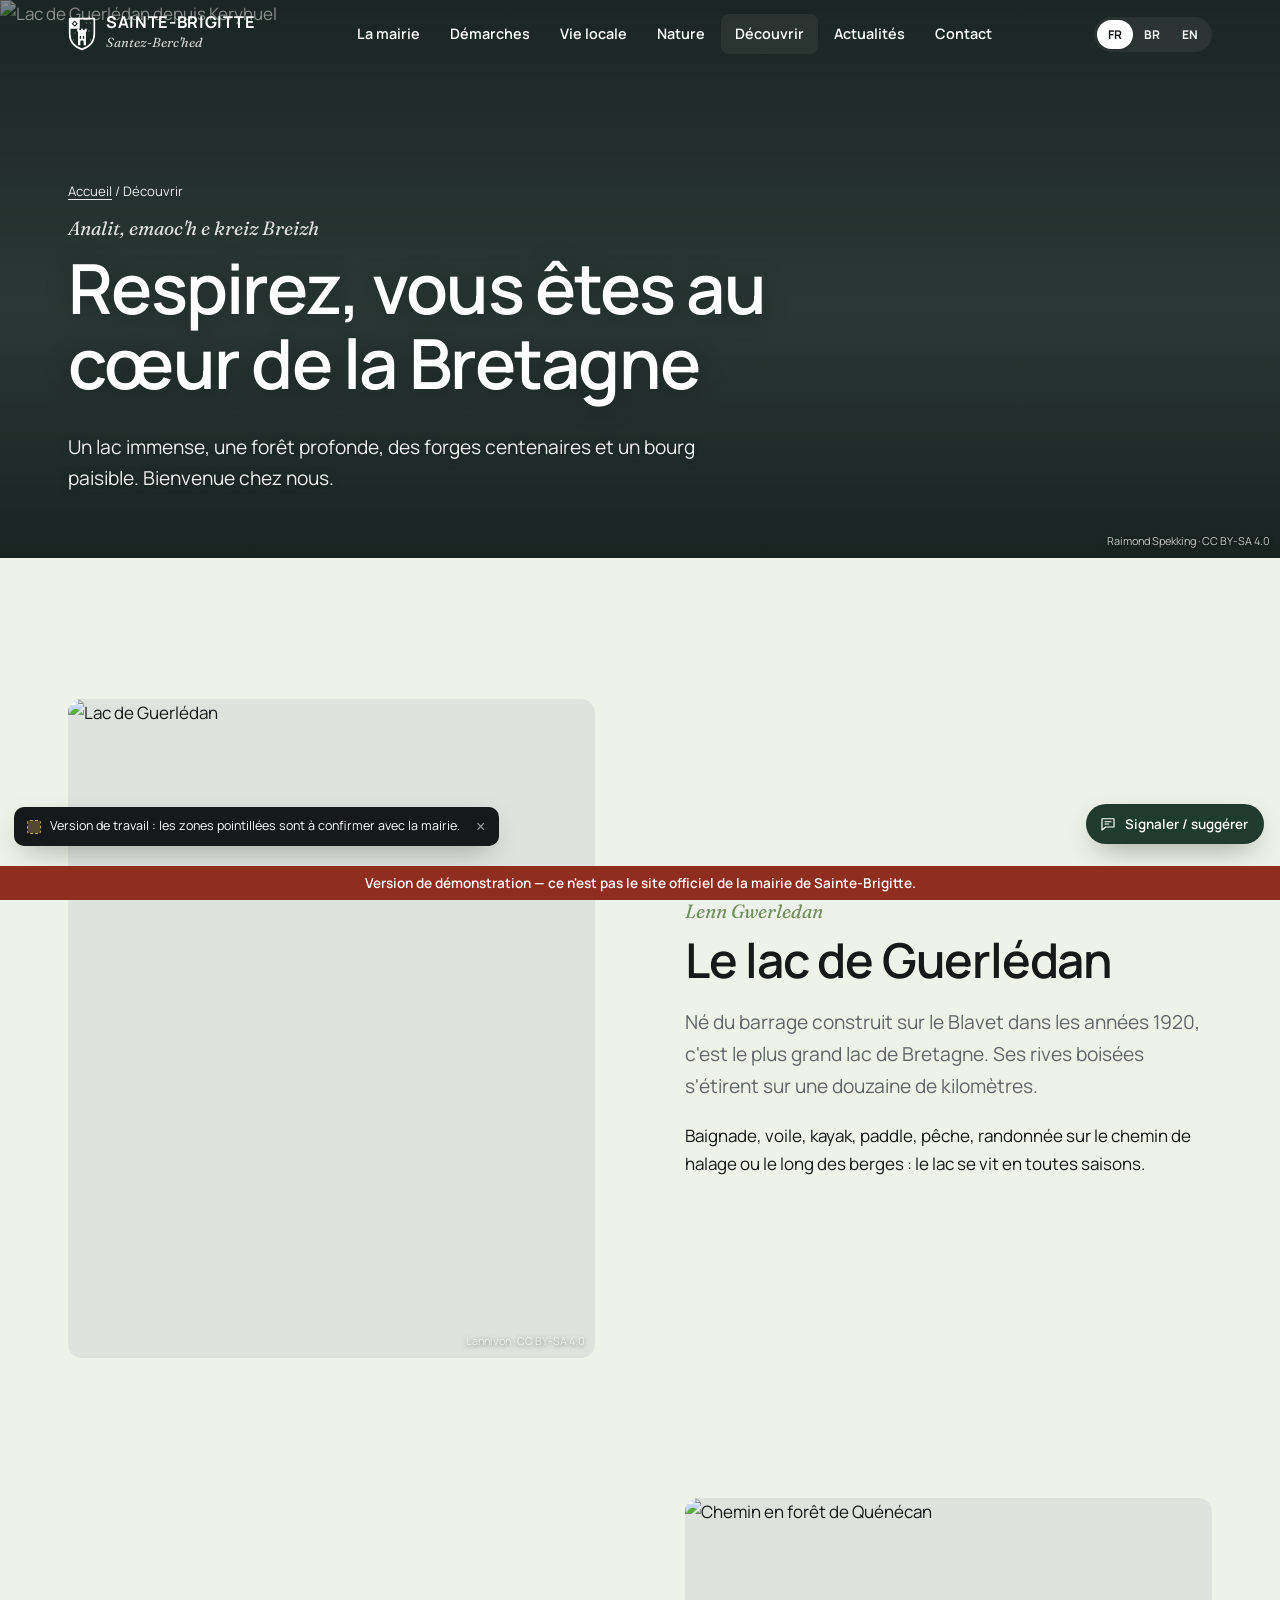
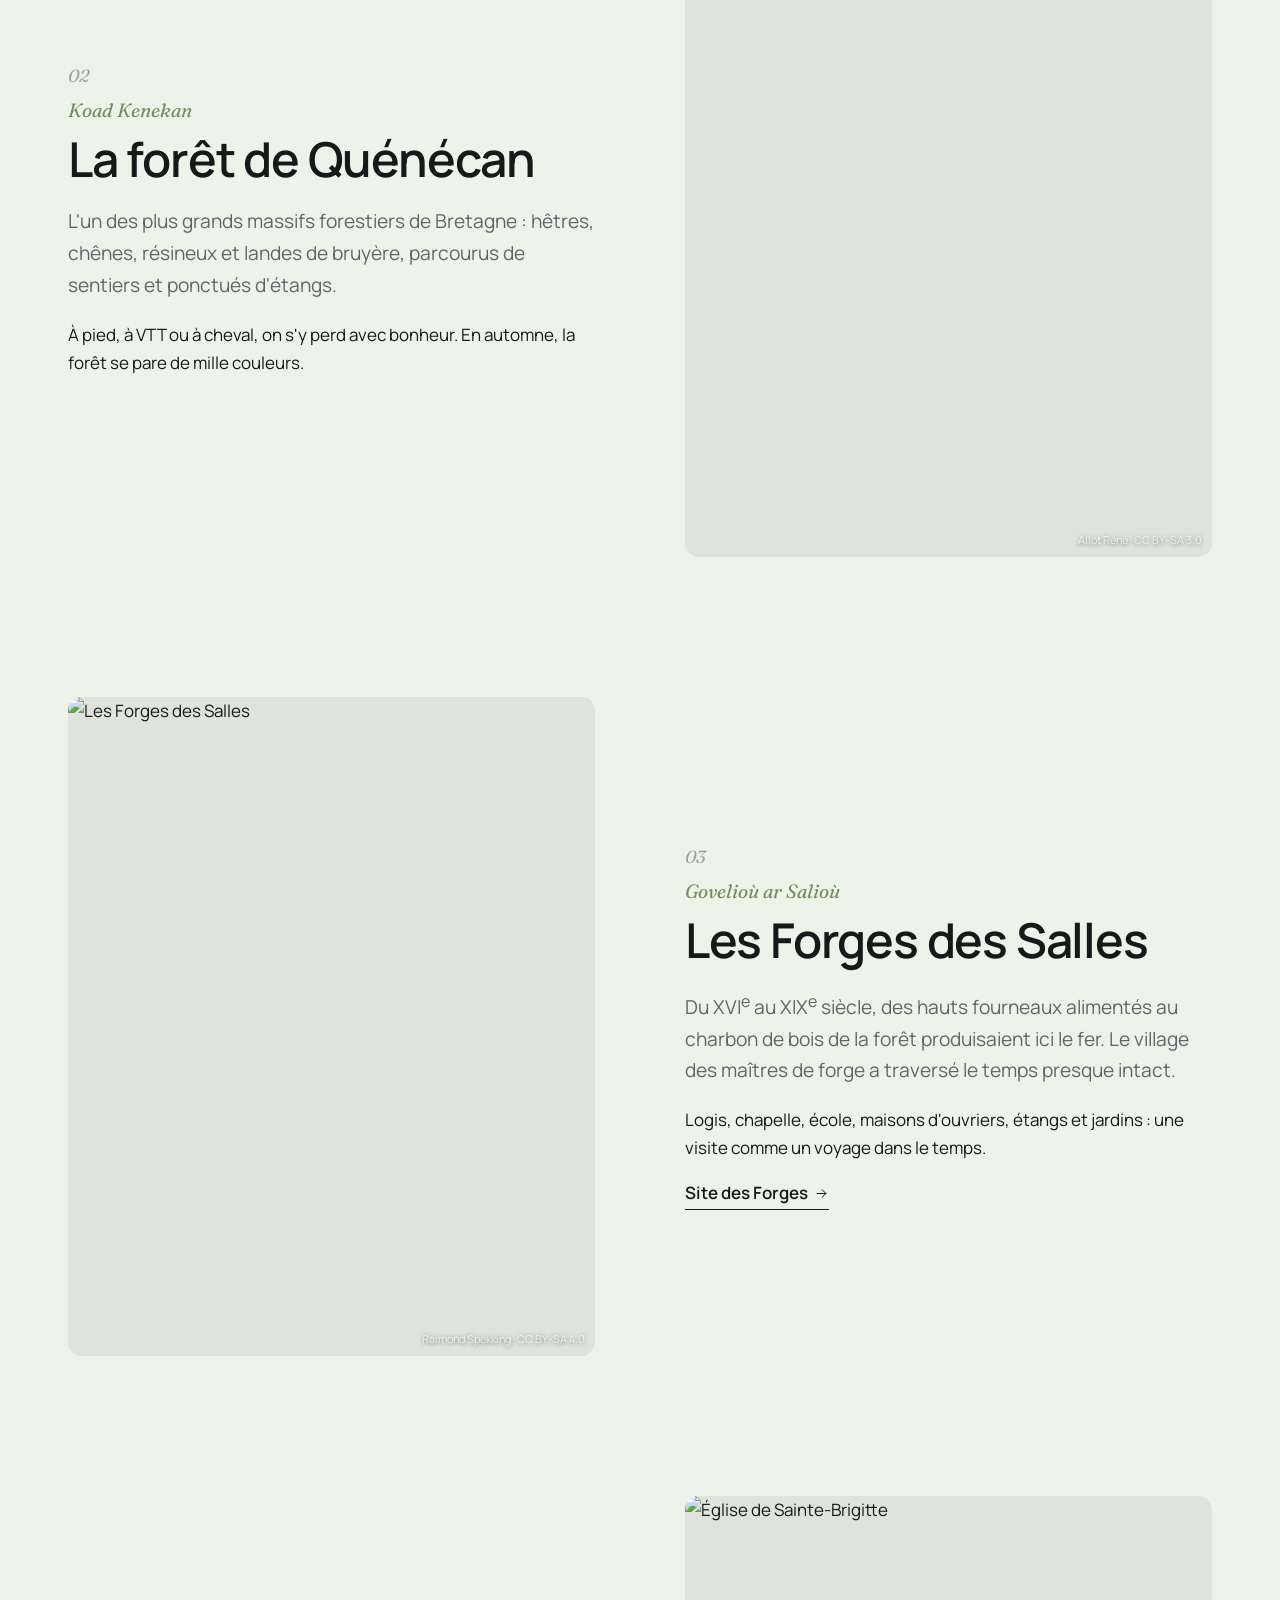
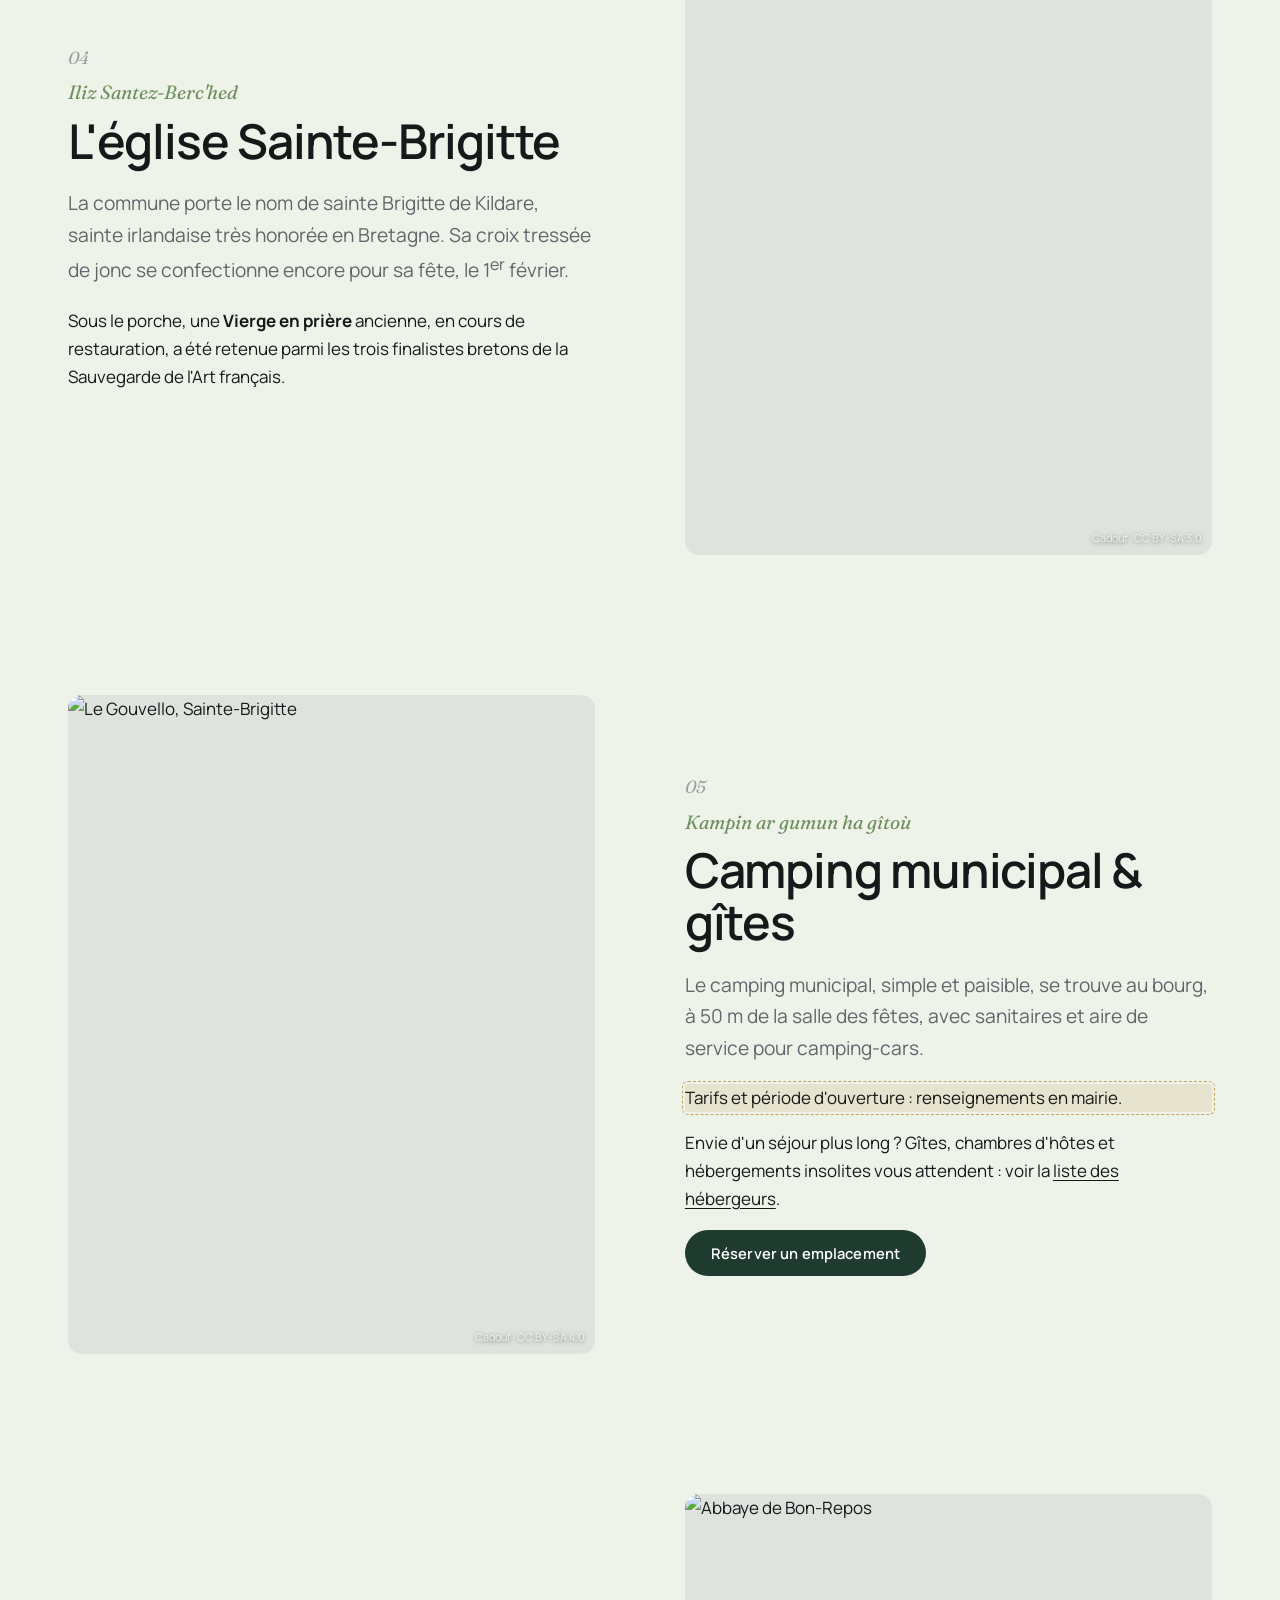
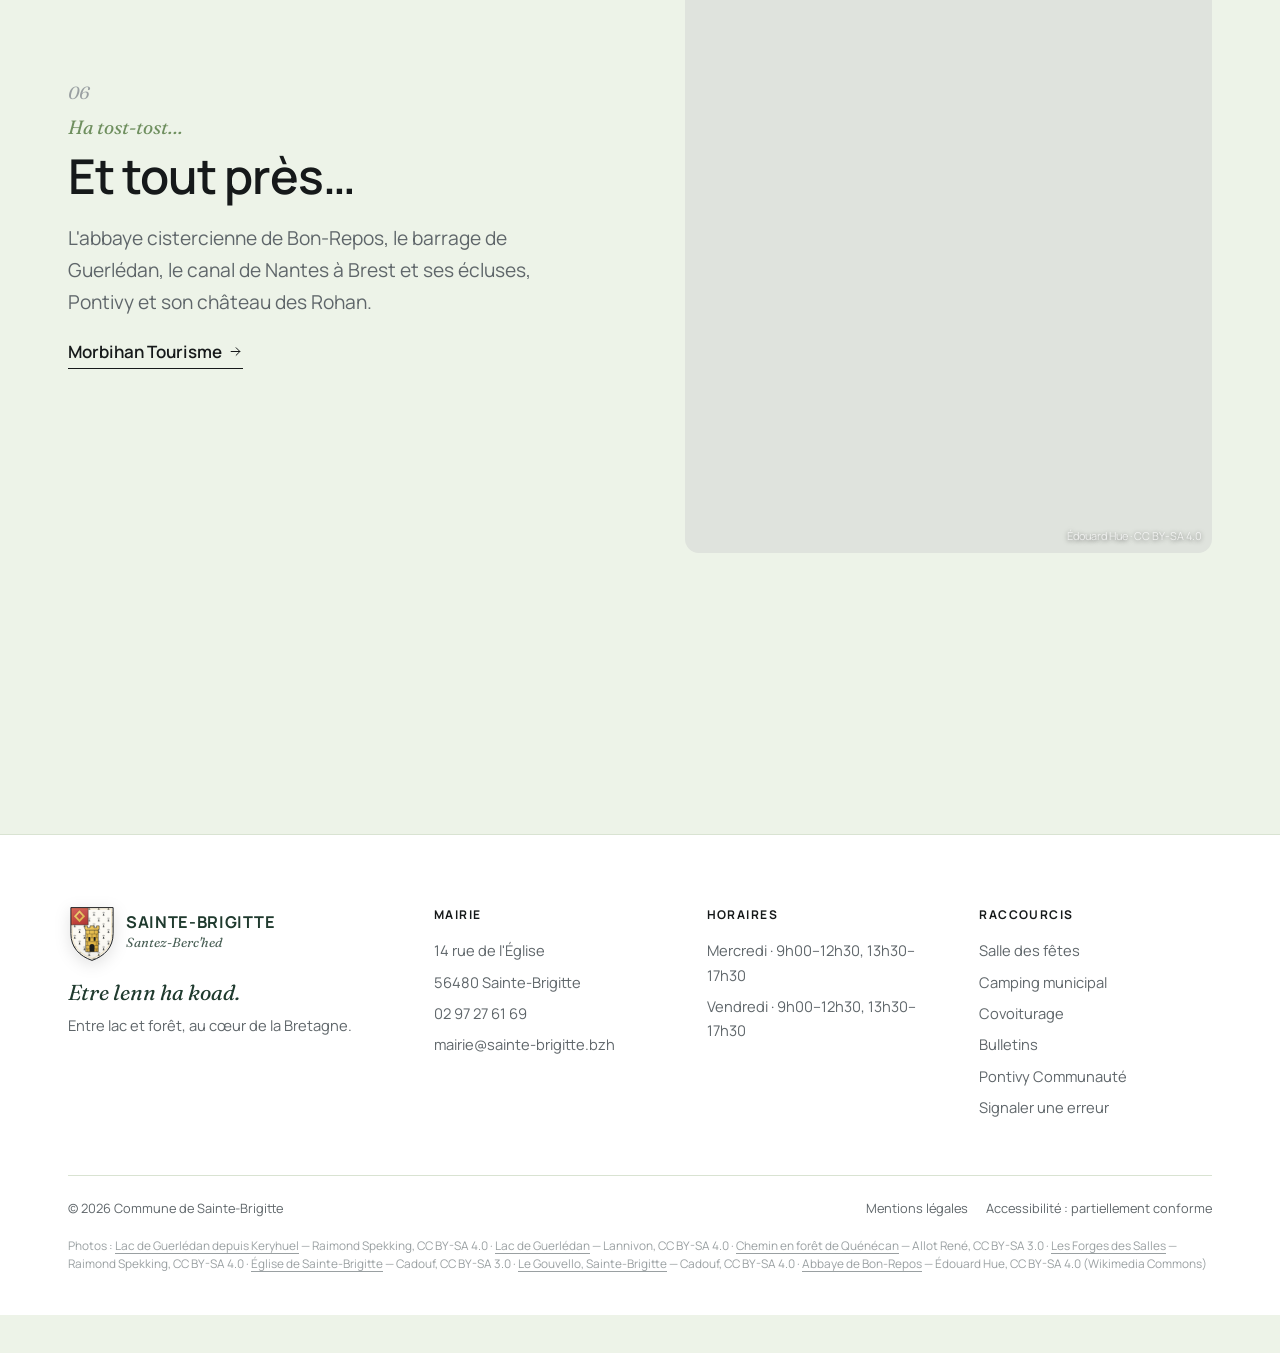
==== decouvrir.html @ ac1be928 "Première version du site de démonstration de Sainte-Brigitte Site statique (accueil, mairie, démarch" ====
<!doctype html>
<html lang="fr">
<head>
  <meta charset="utf-8">
  <meta name="viewport" content="width=device-width, initial-scale=1">
  <title>Découvrir — Sainte-Brigitte</title>
  <meta name="titre-br" content="Dizoleiñ — Santez-Berc'hed">
  <meta name="description" content="Lac de Guerlédan, forêt de Quénécan, Forges des Salles, église Sainte-Brigitte, camping municipal et gîtes : découvrez Sainte-Brigitte.">
  <meta name="robots" content="noindex, nofollow"><!-- version de démonstration : à retirer à la mise en ligne officielle -->
  <meta name="theme-color" content="#1f3a2e">
  <link rel="icon" href="assets/img/favicon.svg" type="image/svg+xml">
  <link rel="preconnect" href="https://fonts.googleapis.com">
  <link rel="preconnect" href="https://fonts.gstatic.com" crossorigin>
  <link href="https://fonts.googleapis.com/css2?family=Fraunces:ital,opsz,wght@1,9..144,300..500&family=Manrope:wght@400;500;600;700&display=swap" rel="stylesheet">
  <link rel="stylesheet" href="assets/css/style.css">
</head>
<body>

<main id="contenu">
  <header class="tete-page">
    <div class="photo-fond" data-rendu="photo" data-photo="keryhuel" data-largeur="1920" data-prioritaire></div>
    <div class="tete-page__contenu conteneur apparait">
      <p class="fil"><a href="index.html" data-br="Degemer">Accueil</a> / <span data-br="Dizoleiñ">Découvrir</span></p>
      <h1 data-br="Analit, emaoc'h e kreiz Breizh">Respirez, vous êtes au cœur de la Bretagne</h1>
      <p class="chapeau" data-br="Ul lenn divent, ur c'hoad don, govelioù kantvedek hag ur vourc'h sioul. Degemer mat er gêr !">Un lac immense, une forêt profonde, des forges centenaires et un bourg paisible. Bienvenue chez nous.</p>
    </div>
  </header>

  <section class="section">
    <div class="conteneur">

      <article class="recit-lieu duo" id="lac">
        <div class="duo__photo revele" data-rendu="photo" data-photo="lac2015"></div>
        <div class="revele" style="--delai:.1s">
          <div class="recit-lieu__num">01</div>
          <h2 data-br="Lenn Gwerledan">Le lac de Guerlédan</h2>
          <p class="chapeau" data-br="Ganet eus ar chaoser savet war ar Blavezh er bloavezhioù 1920, eo al lenn brasañ e Breizh. E aodoù koadek a astenn war un dousennad kilometroù bennak.">Né du barrage construit sur le Blavet dans les années 1920, c'est le plus grand lac de Bretagne. Ses rives boisées s'étirent sur une douzaine de kilomètres.</p>
          <p data-br="Kouronkañ, bageal, kaiak, paddle, pesketa, kerzhadennoù war an hent-halañ pe a-hed an aodoù : bevet e vez al lenn e pep koulz.">Baignade, voile, kayak, paddle, pêche, randonnée sur le chemin de halage ou le long des berges : le lac se vit en toutes saisons.</p>
        </div>
      </article>

      <article class="recit-lieu duo duo--inverse" id="foret">
        <div class="duo__photo revele" data-rendu="photo" data-photo="foret1"></div>
        <div class="revele" style="--delai:.1s">
          <div class="recit-lieu__num">02</div>
          <h2 data-br="Koad Kenekan">La forêt de Quénécan</h2>
          <p class="chapeau" data-br="Unan eus koadoù brasañ Breizh : fav, dero, gwez-pin ha lanneier brug, treuzet gant hentoù-bale ha stankoù.">L'un des plus grands massifs forestiers de Bretagne : hêtres, chênes, résineux et landes de bruyère, parcourus de sentiers et ponctués d'étangs.</p>
          <p data-br="War droad, war VTT pe war varc'h, e vez kollet enni gant plijadur. En diskar-amzer e wisk ar c'hoad mil liv.">À pied, à VTT ou à cheval, on s'y perd avec bonheur. En automne, la forêt se pare de mille couleurs.</p>
        </div>
      </article>

      <article class="recit-lieu duo" id="forges">
        <div class="duo__photo revele" data-rendu="photo" data-photo="forges1"></div>
        <div class="revele" style="--delai:.1s">
          <div class="recit-lieu__num">03</div>
          <h2 data-br="Govelioù ar Salioù">Les Forges des Salles</h2>
          <p class="chapeau" data-br="Eus ar XVIvet betek an XIXvet kantved e veze produet houarn amañ gant fornioù-tan bras, bevet gant glaou-koad ar forest. Kêriadenn ar vistri-govelerien a zo chomet hogos evel m'emañ.">Du XVI<sup>e</sup> au XIX<sup>e</sup> siècle, des hauts fourneaux alimentés au charbon de bois de la forêt produisaient ici le fer. Le village des maîtres de forge a traversé le temps presque intact.</p>
          <p data-br="Maner, chapel, skol, tiez al labourerien, stankoù ha liorzhoù : ur weladenn evel ur veaj en amzer.">Logis, chapelle, école, maisons d'ouvriers, étangs et jardins : une visite comme un voyage dans le temps.</p>
          <a class="lien-fleche" href="https://www.lesforgesdessalles.fr" rel="noopener"><span data-br="Lec'hienn ar Govelioù">Site des Forges</span> <span data-icone="fleche"></span></a>
        </div>
      </article>

      <article class="recit-lieu duo duo--inverse" id="eglise">
        <div class="duo__photo revele" data-rendu="photo" data-photo="eglise"></div>
        <div class="revele" style="--delai:.1s">
          <div class="recit-lieu__num">04</div>
          <h2 data-br="Iliz Santez-Berc'hed">L'église Sainte-Brigitte</h2>
          <p class="chapeau" data-br="Anv santez Berc'hed Kildare, santez iwerzhonat enoret-bras e Breizh, a zo gant ar gumun. He c'hroaz plezhet e broenn a vez graet c'hoazh evit gouel santez Berc'hed, d'ar 1añ a viz C'hwevrer.">La commune porte le nom de sainte Brigitte de Kildare, sainte irlandaise très honorée en Bretagne. Sa croix tressée de jonc se confectionne encore pour sa fête, le 1<sup>er</sup> février.</p>
          <p data-br="Dindan ar porched, ur <strong>Werc'hez o pediñ</strong> kozh, o vezañ adkempennet, a zo bet dibabet e-touez an tri zremenour diwezhañ e Breizh gant ar Sauvegarde de l'Art français.">Sous le porche, une <strong>Vierge en prière</strong> ancienne, en cours de restauration, a été retenue parmi les trois finalistes bretons de la Sauvegarde de l'Art français.</p>
        </div>
      </article>

      <article class="recit-lieu duo" id="camping">
        <div class="duo__photo revele" data-rendu="photo" data-photo="gouvello"></div>
        <div class="revele" style="--delai:.1s">
          <div class="recit-lieu__num">05</div>
          <h2 data-br="Kampin ar gumun ha gîtoù">Camping municipal &amp; gîtes</h2>
          <p class="chapeau" data-br="Kampin ar gumun, eeun ha peoc'hus, a zo er vourc'h, 50 m diouzh sal ar gouelioù, gant kambroù-dour hag ul lec'h servij evit ar c'hirri-kampiñ.">Le camping municipal, simple et paisible, se trouve au bourg, à 50 m de la salle des fêtes, avec sanitaires et aire de service pour camping-cars.</p>
          <p class="a-confirmer" data-note="Envoyer les tarifs camping actuels" data-br="Prizioù ha mare digeriñ : titouroù en ti-kêr.">Tarifs et période d'ouverture : renseignements en mairie.</p>
          <p data-br="C'hoant ur chomadenn hiroc'h ? Gîtoù, kambroù-ostiz ha lojeizioù dibar a c'hortoz ac'hanoc'h : sellit ouzh <a href='vie-locale.html#professionnels'>roll an degemererien</a>.">Envie d'un séjour plus long ? Gîtes, chambres d'hôtes et hébergements insolites vous attendent : voir la <a href="vie-locale.html#professionnels">liste des hébergeurs</a>.</p>
          <a class="bouton bouton--vert" href="contact.html?sujet=camping" data-br="Mirout ul lec'h">Réserver un emplacement</a>
        </div>
      </article>

      <article class="recit-lieu duo duo--inverse">
        <div class="duo__photo revele" data-rendu="photo" data-photo="bonrepos"></div>
        <div class="revele" style="--delai:.1s">
          <div class="recit-lieu__num">06</div>
          <h2 data-br="Ha tost-tost…">Et tout près…</h2>
          <p class="chapeau" data-br="Abati sistersian Bon-Repos, chaoser Gwerledan, kanol Naoned-Brest hag e skluzioù, Pondi hag he c'hastell Rohan.">L'abbaye cistercienne de Bon-Repos, le barrage de Guerlédan, le canal de Nantes à Brest et ses écluses, Pontivy et son château des Rohan.</p>
          <a class="lien-fleche" href="https://www.morbihan.com" rel="noopener"><span>Morbihan Tourisme</span> <span data-icone="fleche"></span></a>
        </div>
      </article>

    </div>
  </section>
</main>

<script src="contenu/donnees.js"></script>
<script src="contenu/lieux.js"></script>
<script src="contenu/photos.js"></script>
<script src="contenu/anglais.js"></script>
<script src="assets/js/demarrage.js"></script>
</body>
</html>
---- assets/css/style.css ----
/* =====================================================================
   Sainte-Brigitte — feuille de style (version 2 : épurée, nature)
   Esprit : grandes photos, beaucoup d'air, peu de couleurs.
   Le français en lettres nettes, le breton en italique à empattements.
   ===================================================================== */

:root {
  --fond: #edf3e8;
  --blanc: #ffffff;
  --texte: #16191a;
  --gris: #5f666a;
  --gris-clair: #9aa0a2;
  --trait: #d9e3d2;
  --vert: #1f3a2e;
  --mousse: #6f8f5f;
  --lac: #2b5f6a;
  --or: #c8a35a;

  --sans: "Manrope", "Segoe UI", system-ui, sans-serif;
  --serif: "Fraunces", Georgia, serif;

  --rayon: 14px;
  --largeur: 1240px;
  --gouttiere: clamp(16px, 4vw, 48px);
  --doux: cubic-bezier(.22, .8, .24, 1);
}

*, *::before, *::after { box-sizing: border-box; }
[hidden] { display: none !important; }
html { scroll-behavior: smooth; -webkit-text-size-adjust: 100%; }
body {
  margin: 0; background: var(--fond); color: var(--texte);
  font-family: var(--sans); font-size: 17px; line-height: 1.65;
  -webkit-font-smoothing: antialiased; overflow-x: hidden;
}
img { max-width: 100%; display: block; }
svg { display: block; }
a { color: inherit; text-underline-offset: 3px; }
h1, h2, h3 { font-weight: 600; letter-spacing: -.025em; line-height: 1.08; margin: 0 0 .45em; }
h1 { font-size: clamp(2.6rem, 6.4vw, 5.2rem); }
h2 { font-size: clamp(1.9rem, 3.8vw, 3rem); }
h3 { font-size: clamp(1.15rem, 1.7vw, 1.35rem); letter-spacing: -.01em; }
p { margin: 0 0 1em; }
:focus-visible { outline: 2px solid var(--lac); outline-offset: 3px; border-radius: 4px; }
::selection { background: var(--vert); color: #fff; }
.sr { position: absolute; width: 1px; height: 1px; overflow: hidden; clip: rect(0 0 0 0); white-space: nowrap; }

.lien-evitement { position: absolute; left: 12px; top: -60px; z-index: 300; background: var(--texte); color: #fff; padding: 10px 16px; border-radius: 8px; }
.lien-evitement:focus { top: 12px; }

.conteneur { width: 100%; max-width: var(--largeur); margin: 0 auto; padding: 0 var(--gouttiere); }
.section { padding: clamp(80px, 11vw, 150px) 0; }
.section--serre { padding: clamp(50px, 7vw, 90px) 0; }
.centre { text-align: center; }
.centre .chapeau { margin-left: auto; margin-right: auto; }
.chapeau { font-size: clamp(1.05rem, 1.5vw, 1.22rem); color: var(--gris); max-width: 58ch; }
.petit { font-size: .85rem; color: var(--gris); }

/* ---------- Le breton : ligne en italique au-dessus des titres ---------- */
.bi__autre {
  display: block; font-family: var(--serif); font-style: italic; font-weight: 400;
  font-size: clamp(1rem, 1.5vw, 1.2rem); letter-spacing: 0; color: var(--mousse);
  margin-bottom: 10px; line-height: 1.3;
}
.sombre .bi__autre, .panneau .bi__autre, .heros .bi__autre, .tete-page .bi__autre { color: rgba(255, 255, 255, .85); }
h1 + .bi__autre, h2 + .bi__autre { display: none; }

/* ---------- Boutons (pilules sobres) ---------- */
.bouton {
  display: inline-flex; align-items: center; justify-content: center; gap: 8px;
  min-width: 200px; padding: 13px 26px; border-radius: 999px; border: 0; cursor: pointer;
  font: 600 .92rem var(--sans); text-decoration: none; letter-spacing: .01em;
  background: var(--texte); color: #fff; transition: background .3s, color .3s, transform .3s var(--doux);
}
.bouton:hover { transform: translateY(-1px); }
.bouton svg { width: 16px; height: 16px; }
.bouton--clair { background: rgba(255, 255, 255, .92); color: var(--texte); }
.bouton--clair:hover { background: #fff; }
.bouton--verre { background: rgba(20, 24, 26, .55); color: #fff; backdrop-filter: blur(10px); -webkit-backdrop-filter: blur(10px); }
.bouton--verre:hover { background: rgba(20, 24, 26, .75); }
.bouton--vert { background: var(--vert); }
.bouton--contour { background: transparent; color: var(--texte); box-shadow: inset 0 0 0 1.5px var(--texte); }
.bouton--contour:hover { background: var(--texte); color: #fff; }
.boutons { display: flex; flex-wrap: wrap; gap: 12px; }
.centre .boutons { justify-content: center; }
.lien-fleche { display: inline-flex; align-items: center; gap: 6px; font-weight: 600; text-decoration: none; border-bottom: 1.5px solid currentColor; padding-bottom: 2px; }
.lien-fleche svg { width: 15px; height: 15px; transition: transform .3s var(--doux); }
.lien-fleche:hover svg { transform: translateX(4px); }

/* ---------- En-tête ---------- */
.entete {
  position: fixed; inset: 0 0 auto; z-index: 100; color: #fff;
  transition: background .35s, color .35s, transform .45s var(--doux), box-shadow .35s;
}
.entete .conteneur { display: flex; align-items: center; justify-content: space-between; gap: 20px; height: 68px; }
.entete--solide, .page-claire .entete { background: rgba(237, 243, 232, .94); color: var(--texte); backdrop-filter: blur(14px); -webkit-backdrop-filter: blur(14px); box-shadow: 0 1px 0 var(--trait); }
.entete--cache { transform: translateY(-100%); }
.marque { display: flex; align-items: center; gap: 10px; text-decoration: none; }
.marque svg { width: 28px; height: 34px; flex: none; }
.marque--blason img { width: 48px; height: 58px; flex: none; filter: drop-shadow(0 4px 8px rgba(0, 0, 0, .12)); }
.armoiries { display: grid; grid-template-columns: 180px 1fr; gap: 36px; align-items: center; }
.armoiries img { width: 100%; height: auto; filter: drop-shadow(0 14px 24px rgba(0, 0, 0, .15)); transition: transform .8s var(--doux); }
.armoiries:hover img { transform: translateY(-6px) rotate(-2deg); }
.armoiries blockquote { margin: 0 0 12px; font-family: var(--serif); font-style: italic; font-size: 1.3rem; line-height: 1.45; color: var(--vert); }
@media (max-width: 600px) { .armoiries { grid-template-columns: 1fr; } .armoiries img { max-width: 150px; } }
.marque__nom { font-weight: 700; font-size: 1.02rem; letter-spacing: .04em; text-transform: uppercase; line-height: 1; display: block; }
.marque__sous { font-family: var(--serif); font-style: italic; font-size: .82rem; opacity: .8; display: block; margin-top: 2px; }

.marque__nom { white-space: nowrap; }
@media (max-width: 420px) { .marque__nom { font-size: .84rem; letter-spacing: .02em; } .marque svg { width: 26px; height: 26px; } .burger { padding: 9px 11px; } }
.nav { display: flex; align-items: center; gap: 2px; }
.nav a { text-decoration: none; font-weight: 600; font-size: .9rem; padding: 8px 14px; border-radius: 8px; transition: background .25s; white-space: nowrap; }
.nav a:hover, .nav a[aria-current="page"] { background: rgba(127, 127, 127, .14); }
.outils { display: flex; align-items: center; gap: 8px; }

.langue {
  display: inline-flex; padding: 3px; border-radius: 999px; background: rgba(127, 127, 127, .16);
  font: 700 .75rem var(--sans); letter-spacing: .06em;
}
.langue button { border: 0; background: transparent; color: inherit; padding: 6px 11px; border-radius: 999px; cursor: pointer; font: inherit; transition: background .3s, color .3s; }
.langue button[aria-pressed="true"] { background: var(--blanc); color: var(--texte); box-shadow: 0 1px 4px rgba(0, 0, 0, .12); }

.burger { display: none; border: 0; background: rgba(127, 127, 127, .16); color: inherit; border-radius: 8px; padding: 9px 14px; font: 600 .88rem var(--sans); cursor: pointer; }

@media (max-width: 1060px) {
  .burger { display: inline-block; }
  .nav {
    position: fixed; inset: 0; z-index: -1; flex-direction: column; align-items: stretch; justify-content: center; gap: 0;
    padding: 90px var(--gouttiere) 40px; background: var(--fond); color: var(--texte);
    opacity: 0; visibility: hidden; transition: opacity .35s, visibility .35s;
  }
  .nav a { font-size: 1.5rem; padding: 14px 0; border-bottom: 1px solid var(--trait); border-radius: 0; }
  .nav a:hover { background: none; }
  .menu-ouvert .nav { opacity: 1; visibility: visible; }
  .menu-ouvert .entete { color: var(--texte); background: transparent; box-shadow: none; }
}

/* ---------- Grand bandeau photo ---------- */
.heros { position: relative; height: 100vh; height: 100svh; min-height: 600px; overflow: hidden; color: #fff; background: #2b3a36; }
.photo-fond { position: absolute; inset: 0; overflow: hidden; }
.photo-fond img { width: 100%; height: 100%; object-fit: cover; }
.heros .photo-fond img { animation: zoomLent 26s ease-out forwards; transform-origin: 60% 50%; }
@keyframes zoomLent { from { transform: scale(1.14); } to { transform: scale(1); } }
.heros::after, .panneau::after, .tete-page::after {
  content: ""; position: absolute; inset: 0; pointer-events: none;
  background: linear-gradient(180deg, rgba(10, 18, 16, .5) 0%, rgba(10, 18, 16, .22) 32%, rgba(10, 18, 16, .04) 55%, rgba(10, 18, 16, .55) 100%);
}
.heros__contenu > div:first-child, .panneau__contenu > div:first-child { text-shadow: 0 1px 2px rgba(0, 0, 0, .35), 0 2px 30px rgba(0, 0, 0, .3); }
.heros__contenu {
  position: relative; z-index: 2; height: 100%; display: flex; flex-direction: column; align-items: center; justify-content: space-between;
  text-align: center; padding: 120px var(--gouttiere) 9vh;
}
.heros h1 { text-shadow: 0 2px 30px rgba(0, 0, 0, .25); margin-bottom: 8px; }
.heros__sous { font-size: clamp(1rem, 1.4vw, 1.12rem); opacity: .95; text-shadow: 0 1px 12px rgba(0, 0, 0, .35); }
.credit {
  position: absolute; z-index: 3; right: 10px; bottom: 8px; font-size: .68rem; color: rgba(255, 255, 255, .75);
  text-decoration: none; text-shadow: 0 1px 4px rgba(0, 0, 0, .5);
}
.credit:hover { color: #fff; }

/* ---------- Panneaux plein écran (façon vitrine) ---------- */
.panneau { position: relative; height: 92vh; min-height: 560px; overflow: hidden; color: #fff; display: flex; }
.panneau .photo-fond img { transform: scale(1.08); transition: transform 2.4s var(--doux); }
.panneau.visible .photo-fond img { transform: scale(1); }
.panneau__contenu {
  position: relative; z-index: 2; width: 100%; display: flex; flex-direction: column; align-items: center; justify-content: space-between;
  text-align: center; padding: clamp(80px, 12vh, 130px) var(--gouttiere) 8vh;
}
.panneau h2 { font-size: clamp(2.2rem, 5vw, 3.8rem); margin-bottom: 6px; text-shadow: 0 2px 24px rgba(0, 0, 0, .3); }
.panneau p { max-width: 46ch; margin: 0 auto; opacity: .95; text-shadow: 0 1px 12px rgba(0, 0, 0, .4); }
.panneau .boutons { margin-top: 22px; }

/* ---------- Bande d'infos ---------- */
.infos { background: var(--blanc); border-bottom: 1px solid var(--trait); }
.infos__grille { display: grid; grid-template-columns: repeat(3, 1fr); }
.info { display: flex; align-items: center; gap: 14px; padding: 22px 24px; }
.info + .info { border-left: 1px solid var(--trait); }
.info svg { width: 22px; height: 22px; color: var(--lac); flex: none; }
.info__titre { font-size: .72rem; letter-spacing: .1em; text-transform: uppercase; color: var(--gris); font-weight: 700; }
.info__valeur { font-weight: 600; }
.info__valeur a { text-decoration: none; }
.statut { display: inline-flex; align-items: center; gap: 8px; }
.statut i { width: 8px; height: 8px; border-radius: 50%; background: var(--gris-clair); position: relative; flex: none; }
.statut--ouvert i { background: #2f9e62; }
.statut--ouvert i::after { content: ""; position: absolute; inset: 0; border-radius: 50%; background: inherit; animation: pulse 2.2s infinite; }
@keyframes pulse { to { transform: scale(3); opacity: 0; } }
@media (max-width: 820px) { .infos__grille { grid-template-columns: 1fr; } .info + .info { border-left: 0; border-top: 1px solid var(--trait); } .info { padding: 16px 4px; } }

/* ---------- Accès rapides ---------- */
.acces { display: grid; grid-template-columns: repeat(2, 1fr); gap: 1px; background: var(--trait); border: 1px solid var(--trait); border-radius: var(--rayon); overflow: hidden; margin-top: 40px; }
@media (min-width: 640px) { .acces { grid-template-columns: repeat(3, 1fr); } }
@media (min-width: 1100px) { .acces { grid-template-columns: repeat(6, 1fr); } }
.acces--4 { grid-template-columns: repeat(2, 1fr) !important; }
@media (min-width: 900px) { .acces--4 { grid-template-columns: repeat(4, 1fr) !important; } }
.acces a { background: var(--blanc); padding: 26px 22px; text-decoration: none; display: flex; flex-direction: column; gap: 12px; transition: background .3s; }
.acces a:hover { background: #f3f5f1; }
.acces svg { width: 26px; height: 26px; color: var(--vert); transition: transform .4s var(--doux); }
.acces a:hover svg { transform: translateY(-3px); }
.acces strong { font-weight: 600; line-height: 1.25; }
.acces small { color: var(--gris); font-size: .84rem; line-height: 1.4; }

/* ---------- Entêtes de sections ---------- */
.entete-section { display: flex; justify-content: space-between; align-items: end; gap: 24px; flex-wrap: wrap; margin-bottom: 40px; }
.entete-section h2 { margin: 0; }

/* ---------- Cartes ---------- */
.grille-3 { display: grid; grid-template-columns: repeat(auto-fill, minmax(290px, 1fr)); gap: 28px; }
.carte { display: flex; flex-direction: column; text-decoration: none; color: inherit; }
.carte__visuel { aspect-ratio: 3 / 2; border-radius: var(--rayon); overflow: hidden; background: #dfe3dd; position: relative; }
.carte__visuel img, .carte__visuel svg { width: 100%; height: 100%; object-fit: cover; transition: transform 1.2s var(--doux); }
a.carte:hover .carte__visuel img, a.carte:hover .carte__visuel svg { transform: scale(1.04); }
.carte__corps { padding: 18px 2px 0; display: flex; flex-direction: column; gap: 6px; }
.carte__meta { display: flex; gap: 12px; align-items: center; font-size: .78rem; color: var(--gris); font-weight: 600; letter-spacing: .02em; }
.etiquette { text-transform: uppercase; letter-spacing: .1em; font-weight: 700; color: var(--lac); font-size: .7rem; }
.carte h3 { margin: 2px 0; }
.carte p { color: var(--gris); margin: 0; font-size: .95rem; }

/* ---------- Bloc photo + texte ---------- */
.duo { display: grid; grid-template-columns: 1fr 1fr; gap: clamp(36px, 7vw, 100px); align-items: center; }
.duo__photo { aspect-ratio: 4 / 5; border-radius: var(--rayon); overflow: hidden; position: relative; background: #dfe3dd; }
.duo__photo img { width: 100%; height: 100%; object-fit: cover; }
.duo--inverse .duo__photo { order: 2; }
@media (max-width: 860px) { .duo { grid-template-columns: 1fr; } .duo--inverse .duo__photo { order: 0; } .duo__photo { aspect-ratio: 4 / 3; } }

.chiffres { display: grid; grid-template-columns: repeat(2, 1fr); gap: 28px 20px; margin-top: 36px; padding-top: 30px; border-top: 1px solid var(--trait); }
.chiffre b { display: block; font-size: clamp(2.2rem, 4vw, 3rem); font-weight: 600; letter-spacing: -.03em; line-height: 1; }
.chiffre span { font-size: .88rem; color: var(--gris); }

/* ---------- Agenda ---------- */
.agenda { list-style: none; margin: 0; padding: 0; border-top: 1px solid var(--trait); }
.agenda li { display: grid; grid-template-columns: 74px 1fr auto; gap: 22px; align-items: center; padding: 20px 0; border-bottom: 1px solid var(--trait); }
.agenda__date { line-height: 1; }
.agenda__date b { display: block; font-size: 2rem; font-weight: 600; letter-spacing: -.03em; }
.agenda__date span { font-size: .72rem; text-transform: uppercase; letter-spacing: .12em; color: var(--gris); font-weight: 700; }
.agenda h3 { margin: 0 0 2px; font-size: 1.1rem; }
.agenda p { margin: 0; color: var(--gris); font-size: .9rem; }
.agenda__heure { font-weight: 600; color: var(--lac); white-space: nowrap; }
@media (max-width: 600px) { .agenda li { grid-template-columns: 60px 1fr; } .agenda__heure { grid-column: 2; } }

/* ---------- Pied de page ---------- */
.pied { background: var(--blanc); border-top: 1px solid var(--trait); padding: 70px 0 30px; font-size: .92rem; }
.pied a { text-decoration: none; color: var(--gris); }
.pied a:hover { color: var(--texte); }
.pied__grille { display: grid; grid-template-columns: 1.4fr 1fr 1fr 1fr; gap: 40px; }
.pied h4 { font-size: .75rem; letter-spacing: .12em; text-transform: uppercase; margin: 0 0 14px; color: var(--texte); }
.pied ul { list-style: none; padding: 0; margin: 0; display: grid; gap: 7px; color: var(--gris); }
.pied__devise { font-family: var(--serif); font-style: italic; font-size: 1.35rem; line-height: 1.3; margin: 16px 0 6px; color: var(--vert); }
.pied__bas { display: flex; flex-wrap: wrap; justify-content: space-between; gap: 14px; margin-top: 56px; padding-top: 22px; border-top: 1px solid var(--trait); font-size: .8rem; color: var(--gris); }
.pied__bas ul { display: flex; flex-wrap: wrap; gap: 18px; }
.pied__credits { margin-top: 18px; font-size: .74rem; color: var(--gris-clair); line-height: 1.5; }
.pied__credits a { color: inherit; text-decoration: underline; }
@media (max-width: 860px) { .pied__grille { grid-template-columns: 1fr 1fr; } }
@media (max-width: 520px) { .pied__grille { grid-template-columns: 1fr; } }

/* ---------- Pages intérieures ---------- */
.tete-page { position: relative; height: 62vh; min-height: 420px; color: #fff; overflow: hidden; display: flex; align-items: flex-end; background: #2b3a36; }
.tete-page .photo-fond img { animation: zoomLent 20s ease-out forwards; }
.tete-page__contenu { position: relative; z-index: 2; width: 100%; padding-bottom: clamp(40px, 7vh, 70px); }
.tete-page h1 { font-size: clamp(2.4rem, 5.4vw, 4.4rem); max-width: 18ch; text-shadow: 0 2px 26px rgba(0, 0, 0, .3); }
.tete-page .chapeau { color: rgba(255, 255, 255, .92); text-shadow: 0 1px 10px rgba(0, 0, 0, .4); margin: 0; }
.fil { font-size: .82rem; margin-bottom: 14px; opacity: .9; }

.mise-en-page { display: grid; grid-template-columns: 220px 1fr; gap: clamp(30px, 6vw, 90px); }
.sommaire { position: sticky; top: 96px; align-self: start; display: grid; gap: 2px; border-left: 1px solid var(--trait); }
.sommaire a { padding: 7px 0 7px 16px; text-decoration: none; color: var(--gris); font-size: .92rem; font-weight: 600; margin-left: -1px; border-left: 2px solid transparent; transition: color .25s, border-color .25s; }
.sommaire a:hover, .sommaire a.actif { color: var(--texte); border-left-color: var(--vert); }
@media (max-width: 900px) { .mise-en-page { grid-template-columns: 1fr; } .sommaire { position: static; display: flex; flex-wrap: wrap; gap: 8px; border: 0; } .sommaire a { border: 1px solid var(--trait); border-radius: 999px; padding: 6px 14px; margin: 0; } }

.bloc { scroll-margin-top: 96px; margin-bottom: 90px; }
.bloc > h2 { font-size: clamp(1.7rem, 3vw, 2.4rem); }
.encart { background: var(--blanc); border: 1px solid var(--trait); border-radius: var(--rayon); padding: 28px; }
.encart + .encart { margin-top: 18px; }
.encart--vert { background: var(--vert); border-color: var(--vert); color: #fff; }
.encart--vert a { color: #fff; }
.encart--vert .bouton--clair { color: var(--texte); }
.colonnes { display: grid; grid-template-columns: repeat(auto-fit, minmax(260px, 1fr)); gap: 18px; }

.tableau { width: 100%; border-collapse: collapse; font-size: .95rem; }
.tableau th, .tableau td { text-align: left; padding: 13px 4px; border-bottom: 1px solid var(--trait); }
.tableau th { font-size: .72rem; letter-spacing: .1em; text-transform: uppercase; color: var(--gris); font-weight: 700; border-bottom: 1.5px solid var(--texte); }
.tableau td:not(:first-child) { white-space: nowrap; font-weight: 600; text-align: right; }
.tableau th:not(:first-child) { text-align: right; }
.defilable { overflow-x: auto; }

.horaires { list-style: none; padding: 0; margin: 0; }
.horaires li { display: flex; justify-content: space-between; gap: 16px; padding: 9px 0; border-bottom: 1px solid var(--trait); }
.horaires li.aujourdhui { font-weight: 700; color: var(--vert); }
.horaires li span:last-child { text-align: right; }
.encart--vert .horaires li { border-color: rgba(255, 255, 255, .2); }

.personnes { display: grid; grid-template-columns: repeat(auto-fill, minmax(190px, 1fr)); gap: 16px; }
.personne { border: 1px solid var(--trait); border-radius: var(--rayon); padding: 22px; background: var(--blanc); }
.personne__avatar { width: 56px; height: 56px; border-radius: 50%; background: #e9ede6; display: grid; place-items: center; color: var(--vert); font-weight: 700; margin-bottom: 12px; }
.personne__avatar svg { width: 32px; height: 32px; }
.personne strong { display: block; }
.personne span { font-size: .86rem; color: var(--gris); }

.liste-pros { display: grid; grid-template-columns: repeat(auto-fill, minmax(230px, 1fr)); gap: 0 28px; margin-bottom: 36px; border-top: 1px solid var(--trait); }
.pro { padding: 14px 0; border-bottom: 1px solid var(--trait); }
.pro strong { display: block; font-weight: 600; }
.pro span { font-size: .88rem; color: var(--gris); }

.bulletins { display: grid; grid-template-columns: repeat(auto-fill, minmax(170px, 1fr)); gap: 20px; }
.bulletin { text-decoration: none; color: inherit; }
.bulletin__couv { aspect-ratio: 3 / 4; border-radius: 6px; padding: 18px; display: flex; flex-direction: column; justify-content: space-between; background: var(--vert); color: #fff; transition: transform .5s var(--doux); }
.bulletin:nth-child(3n+2) .bulletin__couv { background: var(--lac); }
.bulletin:nth-child(3n+3) .bulletin__couv { background: #8a6b3c; }
.bulletin:hover .bulletin__couv { transform: translateY(-6px); }
.bulletin__couv b { font-family: var(--serif); font-weight: 500; font-size: 1.45rem; line-height: 1.05; }
.bulletin__couv small { opacity: .85; font-size: .8rem; }

.carte-geo { border-radius: var(--rayon); overflow: hidden; aspect-ratio: 16 / 9; background: #e9ede6; border: 1px solid var(--trait); }
.carte-geo iframe { width: 100%; height: 100%; border: 0; }
.formulaire { display: grid; gap: 16px; }
.formulaire label { font-weight: 600; font-size: .88rem; display: grid; gap: 6px; }
.formulaire input, .formulaire textarea, .formulaire select { font: inherit; padding: 13px 14px; border-radius: 10px; border: 1px solid var(--trait); background: var(--fond); color: var(--texte); }
.formulaire input:focus, .formulaire textarea:focus, .formulaire select:focus { border-color: var(--vert); outline: none; background: #fff; }
.article-texte { max-width: 68ch; font-size: 1.08rem; }

/* ---------- Carte des lieux ---------- */
.pastille { display: inline-block; width: 10px; height: 10px; border-radius: 50%; background: var(--c, var(--vert)); margin-right: 8px; flex: none; vertical-align: middle; }
.carte-lieux__filtres { display: flex; flex-wrap: wrap; gap: 8px; margin-bottom: 16px; }
.carte-lieux__filtres button {
  display: inline-flex; align-items: center; border: 1px solid var(--trait); background: var(--blanc); color: var(--gris);
  border-radius: 999px; padding: 8px 14px; font: 600 .84rem var(--sans); cursor: pointer; transition: all .25s;
}
.carte-lieux__filtres button small { margin-left: 6px; opacity: .6; font-weight: 700; }
.carte-lieux__filtres button .pastille { background: var(--c); opacity: .35; transition: opacity .25s; }
.carte-lieux__filtres button[aria-pressed="true"] { color: var(--texte); border-color: var(--c); box-shadow: inset 0 0 0 1px var(--c); }
.carte-lieux__filtres button[aria-pressed="true"] .pastille { opacity: 1; }
.carte-lieux__corps { display: grid; grid-template-columns: 1fr 300px; border: 1px solid var(--trait); border-radius: var(--rayon); overflow: hidden; background: var(--blanc); height: min(620px, 78vh); }
.carte-lieux__carte { height: 100%; background: #e9ede6; z-index: 0; }
.carte-lieux__carte .leaflet-tile-pane { filter: saturate(.5) brightness(1.04) contrast(.92); }
.carte-lieux__liste { list-style: none; margin: 0; padding: 6px; overflow-y: auto; border-left: 1px solid var(--trait); }
.carte-lieux__liste button { display: flex; align-items: flex-start; gap: 2px; width: 100%; text-align: left; border: 0; background: none; padding: 10px; border-radius: 8px; cursor: pointer; font: inherit; color: inherit; }
.carte-lieux__liste button:hover { background: #f3f5f1; }
.carte-lieux__liste .pastille { margin-top: 7px; }
.carte-lieux__liste strong { display: block; font-size: .9rem; font-weight: 600; line-height: 1.3; }
.carte-lieux__liste small { display: block; font-size: .78rem; color: var(--gris); }
@media (max-width: 860px) {
  .carte-lieux__corps { grid-template-columns: 1fr; height: auto; }
  .carte-lieux__carte { height: 62vh; }
  .carte-lieux__liste { border-left: 0; border-top: 1px solid var(--trait); max-height: 320px; }
}
.repere span {
  display: grid; place-items: center; width: 34px; height: 34px; border-radius: 50% 50% 50% 4px; transform: rotate(-45deg);
  background: var(--c); color: #fff; box-shadow: 0 4px 10px -2px rgba(0, 0, 0, .35); border: 2px solid #fff; transition: transform .25s var(--doux);
}
.repere span svg { width: 16px; height: 16px; transform: rotate(45deg); }
.repere:hover span { transform: rotate(-45deg) scale(1.15); }
.leaflet-popup-content-wrapper { border-radius: 12px; box-shadow: 0 14px 40px -12px rgba(0, 0, 0, .35); }
.leaflet-popup-content { margin: 16px 18px; font: 14px/1.5 var(--sans); color: var(--texte); }
.bulle__cat { font-size: .68rem; text-transform: uppercase; letter-spacing: .1em; font-weight: 700; }
.bulle strong { display: block; font-size: 1.05rem; margin: 2px 0 6px; }
.bulle p { margin: 0 0 6px; color: var(--gris); }
.bulle__petit { display: flex; gap: 6px; align-items: flex-start; font-size: .82rem; }
.bulle__petit svg { width: 14px; height: 14px; flex: none; margin-top: 3px; color: var(--gris-clair); }
.bulle__boutons { display: flex; flex-wrap: wrap; gap: 8px; align-items: center; margin-top: 12px; }
.bulle__boutons .bouton { min-width: 0; padding: 8px 14px; font-size: .8rem; }
.bulle .bouton--vert, .bulle .bouton--vert:hover { color: #fff; }
.pro__liens { display: flex; flex-wrap: wrap; gap: 4px 14px; margin-top: 6px; font-size: .8rem; }
.pro__liens span { color: var(--gris-clair); }
.pro__liens a { color: var(--lac); font-weight: 600; text-decoration: none; }
.pro__liens a:hover { text-decoration: underline; }

/* Découvrir : récits */
.recit-lieu { margin-bottom: clamp(80px, 11vw, 140px); scroll-margin-top: 96px; }
.recit-lieu__num { font-family: var(--serif); font-style: italic; color: var(--gris-clair); font-size: 1.1rem; margin-bottom: 8px; }

/* ---------- Ticket « Signaler / suggérer » ---------- */
.ticket-bouton {
  position: fixed; right: 16px; bottom: 16px; z-index: 140; display: inline-flex; align-items: center; gap: 8px;
  border: 0; border-radius: 999px; padding: 11px 16px 11px 13px; cursor: pointer;
  background: var(--vert); color: #fff; font: 600 .84rem var(--sans); box-shadow: 0 10px 30px -10px rgba(0, 0, 0, .45);
  transition: transform .35s var(--doux), box-shadow .35s;
}
.ticket-bouton:hover { transform: translateY(-2px); box-shadow: 0 14px 34px -10px rgba(0, 0, 0, .5); }
.ticket-bouton svg { width: 18px; height: 18px; }
@media (max-width: 520px) { .ticket-bouton span { display: none; } .ticket-bouton { padding: 13px; } .bandeau-relecture { max-width: calc(100% - 90px); } }
.ticket { border: 0; border-radius: 18px; padding: 0; width: min(560px, calc(100% - 24px)); max-height: calc(100dvh - 24px); color: var(--texte); background: var(--blanc); box-shadow: 0 30px 80px -20px rgba(0, 0, 0, .5); }
.ticket::backdrop { background: rgba(16, 25, 22, .45); backdrop-filter: blur(4px); }
.ticket[open] { animation: ticketEntre .45s var(--doux); }
@keyframes ticketEntre { from { opacity: 0; transform: translateY(20px) scale(.98); } to { opacity: 1; transform: none; } }
.ticket__form, .ticket__merci { padding: 30px 28px 26px; display: grid; gap: 14px; position: relative; }
.ticket h2 { font-size: 1.6rem; margin: 0; padding-right: 40px; }
.ticket .petit { margin: 0; }
.ticket__fermer { position: absolute; top: 16px; right: 16px; width: 38px; height: 38px; border-radius: 50%; border: 0; background: var(--fond); cursor: pointer; display: grid; place-items: center; color: var(--texte); }
.ticket__fermer svg { width: 18px; height: 18px; }
.ticket__types { display: flex; flex-wrap: wrap; gap: 8px; border: 0; padding: 0; margin: 0; }
.ticket__types label { cursor: pointer; }
.ticket__types input { position: absolute; opacity: 0; pointer-events: none; }
.ticket__types span { display: inline-block; padding: 8px 14px; border-radius: 999px; border: 1px solid var(--trait); font-size: .84rem; font-weight: 600; color: var(--gris); transition: all .2s; }
.ticket__types input:checked + span { background: var(--vert); border-color: var(--vert); color: #fff; }
.ticket__types input:focus-visible + span { outline: 2px solid var(--lac); outline-offset: 2px; }
.ticket__champ { display: grid; gap: 6px; font-weight: 600; font-size: .85rem; }
.ticket__champ em { color: var(--braise, #c8642d); font-style: normal; }
.ticket__champ input, .ticket__champ textarea { font: inherit; font-weight: 400; padding: 11px 13px; border-radius: 10px; border: 1px solid var(--trait); background: var(--fond); color: var(--texte); resize: vertical; }
.ticket__champ input:focus, .ticket__champ textarea:focus { outline: none; border-color: var(--vert); background: #fff; }
.ticket__ligne { display: grid; grid-template-columns: 1fr 1fr; gap: 12px; }
@media (max-width: 520px) { .ticket__ligne { grid-template-columns: 1fr; } }
.ticket__erreur { margin: 0; padding: 10px 12px; border-radius: 8px; background: #fbe6dc; color: #8a2f12; font-size: .88rem; }
.ticket__erreur a { color: inherit; font-weight: 700; }
.ticket .bouton { justify-self: start; }
.ticket__merci { text-align: center; justify-items: center; padding: 44px 28px 34px; }
.ticket__merci > svg { width: 56px; height: 56px; color: var(--mousse); animation: ticketEntre .6s var(--doux); }
.ticket__merci h2 { padding: 0; }
.ticket__merci p { margin: 0; color: var(--gris); }
.ticket__ref { font: 700 1.3rem/1 ui-monospace, Consolas, monospace; color: var(--texte) !important; letter-spacing: .06em; padding: 12px 18px; background: var(--fond); border-radius: 10px; }

/* ---------- Catalogue faune & flore ---------- */
.cata__outils { display: flex; flex-wrap: wrap; justify-content: space-between; gap: 14px; align-items: center; margin-bottom: 8px; }
.cata__filtres { display: flex; flex-wrap: wrap; gap: 8px; }
.cata__filtres button { border: 1px solid var(--trait); background: var(--blanc); color: var(--gris); border-radius: 999px; padding: 8px 14px; font: 600 .84rem var(--sans); cursor: pointer; transition: all .25s; }
.cata__filtres button small { opacity: .6; margin-left: 4px; }
.cata__filtres button[aria-pressed="true"] { background: var(--vert); border-color: var(--vert); color: #fff; }
.cata__droite { display: flex; flex-wrap: wrap; gap: 10px; align-items: center; }
.cata__saison { display: inline-flex; align-items: center; gap: 8px; font-weight: 600; font-size: .86rem; cursor: pointer; background: var(--blanc); border: 1px solid var(--trait); border-radius: 999px; padding: 7px 14px; }
.cata__saison input { accent-color: var(--vert); width: 16px; height: 16px; }
.cata__recherche { font: inherit; font-size: .9rem; padding: 9px 14px; border-radius: 999px; border: 1px solid var(--trait); background: var(--blanc); min-width: 220px; }
.cata__recherche:focus { outline: none; border-color: var(--vert); }
.cata__compte { margin: 6px 0 18px; }
.cata__grille { display: grid; grid-template-columns: repeat(auto-fill, minmax(250px, 1fr)); gap: 22px; }
.espece { background: var(--blanc); border: 1px solid var(--trait); border-radius: var(--rayon); overflow: hidden; display: flex; flex-direction: column; transition: transform .5s var(--doux), box-shadow .5s var(--doux); }
.espece:hover { transform: translateY(-4px); box-shadow: 0 18px 40px -24px rgba(16, 41, 30, .45); }
.espece__photo { position: relative; aspect-ratio: 4 / 3; background: #dfe7d9; overflow: hidden; }
.espece__photo img { width: 100%; height: 100%; object-fit: cover; transition: transform 1.2s var(--doux); }
.espece:hover .espece__photo img { transform: scale(1.05); }
.espece__badges { position: absolute; top: 10px; left: 10px; display: flex; flex-wrap: wrap; gap: 6px; }
.badge { font-size: .66rem; font-weight: 700; letter-spacing: .06em; text-transform: uppercase; padding: 4px 9px; border-radius: 999px; background: rgba(255, 255, 255, .92); color: var(--vert); backdrop-filter: blur(4px); }
.badge--protege { background: var(--vert); color: #fff; }
.badge--danger { background: #8f2d1f; color: #fff; }
.espece__corps .espece__alerte { font-weight: 600; font-size: .82rem; line-height: 1.4; color: #8f2d1f; margin: -4px 0 12px; }
@media (max-width: 480px) { .langue button { padding: 6px 8px; } }
.espece__corps { padding: 16px 18px 18px; display: flex; flex-direction: column; gap: 6px; flex: 1; }
.espece h3 { margin: 0; font-size: 1.12rem; }
.espece__noms { margin: 0; font-size: .86rem; color: var(--gris); }
.espece__noms .breton { font-family: var(--serif); font-style: italic; color: var(--mousse); }
.espece p:not(.espece__noms) { margin: 0; font-size: .9rem; color: var(--gris); line-height: 1.55; }
.espece__mois { display: grid; grid-template-columns: repeat(12, 1fr); gap: 2px; margin-top: auto; padding-top: 10px; }
.espece__mois span { text-align: center; font-size: .62rem; font-weight: 700; padding: 3px 0; border-radius: 3px; background: #eef2ea; color: #a6b0a2; }
.espece__mois span.on { background: #cfe0c3; color: var(--vert); }
.espece__mois span.maintenant { box-shadow: inset 0 -2px 0 var(--vert); }
.espece__vu { margin-top: 10px; align-self: flex-start; background: none; border: 0; border-bottom: 1.5px solid currentColor; color: var(--vert); font: 600 .84rem var(--sans); cursor: pointer; padding: 0 0 2px; }
.espece__vu svg { width: 15px; height: 15px; }
.chiffres--clair { border-top: 0; margin-top: 0; padding-top: 0; grid-template-columns: repeat(4, 1fr); }
@media (max-width: 760px) { .chiffres--clair { grid-template-columns: repeat(2, 1fr); } .cata__recherche { min-width: 0; flex: 1; } }

/* ---------- Teaser Discord ---------- */
.discord {
  display: grid; grid-template-columns: auto 1fr auto; gap: 24px; align-items: center;
  padding: 30px 32px; border-radius: var(--rayon); color: #fff;
  background: radial-gradient(120% 140% at 0% 0%, #3a4f86 0%, #2a335e 45%, #1f3a2e 100%);
  position: relative; overflow: hidden;
}
.discord::after { content: ""; position: absolute; right: -60px; top: -60px; width: 220px; height: 220px; border-radius: 50%; background: rgba(255, 255, 255, .06); }
.discord__icone { width: 64px; height: 64px; border-radius: 18px; background: rgba(255, 255, 255, .12); display: grid; place-items: center; }
.discord__icone svg { width: 32px; height: 32px; }
.discord h3 { margin: 6px 0 4px; font-size: 1.4rem; }
.discord p { margin: 0; opacity: .85; max-width: 60ch; }
.discord__badge { display: inline-block; font-size: .68rem; text-transform: uppercase; letter-spacing: .12em; font-weight: 700; padding: 4px 10px; border-radius: 999px; background: var(--or, #c8a35a); color: #16191a; }
.discord .bouton[disabled] { opacity: .8; cursor: default; transform: none; }
@media (max-width: 760px) { .discord { grid-template-columns: 1fr; } }

/* ---------- Relecture ---------- */
.relecture .a-confirmer { background: rgba(200, 163, 90, .18); outline: 1.5px dashed var(--or); outline-offset: 2px; border-radius: 3px; position: relative; }
.relecture .a-confirmer[data-note]:hover::after {
  content: attr(data-note); position: absolute; left: 0; top: 100%; z-index: 30; margin-top: 6px; background: var(--texte); color: #fff;
  font: 600 .74rem var(--sans); padding: 6px 10px; border-radius: 6px; white-space: nowrap; text-shadow: none; letter-spacing: 0; text-transform: none;
}
.bandeau-relecture {
  position: fixed; left: 14px; bottom: 14px; z-index: 150; max-width: calc(100% - 28px);
  background: var(--texte); color: #fff; padding: 9px 14px; border-radius: 10px; font-size: .78rem; display: flex; gap: 10px; align-items: center;
  box-shadow: 0 10px 30px -10px rgba(0, 0, 0, .4);
}
.bandeau-relecture i { width: 12px; height: 12px; border-radius: 2px; outline: 1.5px dashed var(--or); background: rgba(200, 163, 90, .35); flex: none; }
.bandeau-relecture button { border: 0; background: none; color: var(--gris-clair); cursor: pointer; font-size: 1rem; padding: 0 0 0 6px; }

/* ---------- Animations (discrètes) ---------- */
.revele { opacity: 0; transform: translateY(24px); transition: opacity .9s var(--doux), transform .9s var(--doux); transition-delay: var(--delai, 0s); }
.revele.visible { opacity: 1; transform: none; }
.apparait { opacity: 0; animation: apparaitre 1.2s var(--doux) forwards; }
@keyframes apparaitre { from { opacity: 0; transform: translateY(14px); } to { opacity: 1; transform: none; } }
.fondu-langue { animation: fonduLangue .5s var(--doux); }
@keyframes fonduLangue { from { opacity: .2; } to { opacity: 1; } }
.defiler { position: absolute; left: 50%; bottom: 22px; z-index: 3; width: 1px; height: 46px; background: rgba(255, 255, 255, .35); overflow: hidden; }
.defiler::after { content: ""; position: absolute; left: 0; top: -50%; width: 1px; height: 50%; background: #fff; animation: goutte 2.2s var(--doux) infinite; }
@keyframes goutte { to { top: 100%; } }

@media (prefers-reduced-motion: reduce) {
  *, *::before, *::after { animation-duration: .001s !important; animation-iteration-count: 1 !important; transition-duration: .001s !important; scroll-behavior: auto !important; }
  .revele { opacity: 1; transform: none; }
}
@media print { .entete, .pied, .bandeau-relecture { display: none !important; } .revele { opacity: 1; transform: none; } }

/* Grandes cartes de la page Nature */
.cn__onglets { display: flex; flex-wrap: wrap; gap: 8px; margin: 22px 0 14px; }
.cn__onglets button { font: inherit; font-weight: 600; padding: 10px 18px; border-radius: 999px; border: 1px solid var(--trait); background: var(--blanc); color: var(--vert); cursor: pointer; transition: background .3s, color .3s; }
.cn__onglets button[aria-pressed="true"] { background: var(--vert); color: #fff; border-color: var(--vert); }
.cn__outils { display: flex; flex-wrap: wrap; align-items: center; justify-content: space-between; gap: 10px; margin-bottom: 14px; }
.cn__filtres { margin: 0; }
.cn__filtres button[aria-pressed="false"] { opacity: .45; text-decoration: line-through; }
.cn__espece { font: inherit; padding: 9px 14px; border-radius: 999px; border: 1px solid var(--trait); background: var(--blanc); color: var(--vert); max-width: 100%; }
.carte-lieux__carte.cn__carte { width: 100%; height: clamp(420px, 68vh, 640px); border-radius: 16px; overflow: hidden; }
.cn__legende { display: flex; flex-wrap: wrap; gap: 8px 18px; margin-top: 14px; font-size: .86rem; }
.cn__legende span { display: inline-flex; align-items: center; gap: 7px; }
.cn__legende i { width: 12px; height: 12px; border-radius: 50%; }
.cn__note { margin-top: 10px; }
.cn__liste { margin: 8px 0 0; padding: 0; list-style: none; max-height: 170px; overflow-y: auto; font-size: .86rem; line-height: 1.55; }
.cn__onglets--haut { margin: 0 0 34px; padding-bottom: 18px; border-bottom: 1px solid var(--trait); }
.cn__onglets--haut button { font-size: 1.05rem; }
.cn__filtres { margin-bottom: 14px; }
.cn__recherche { margin: 20px 0 8px; }
.plus { border-top: 1px solid var(--trait); padding: 8px 0; font-size: .9rem; }
.plus summary { cursor: pointer; font-weight: 600; color: var(--vert); }
.plus p { margin: 8px 0 4px; }
.plus dl { display: grid; grid-template-columns: auto 1fr; gap: 4px 12px; margin: 10px 0 4px; }
.plus dt { color: var(--gris); }
.plus dd { margin: 0; }

/* Mode enfant */
.enf__intro { display: flex; align-items: center; gap: 18px; background: #fff6d9; border-radius: 28px; padding: 22px; }
.enf__heros { flex: none; width: clamp(96px, 22vw, 150px); animation: enf-balance 3.2s ease-in-out infinite; transform-origin: 50% 90%; }
.enf__bulle h2 { font-size: clamp(1.6rem, 4vw, 2.3rem); margin: 0 0 6px; }
.enf__bulle p { margin: 0; font-size: 1.05rem; line-height: 1.5; }
.enf__titre { font-size: clamp(1.35rem, 3vw, 1.8rem); margin: 38px 0 16px; }
.enf__grille { display: grid; grid-template-columns: repeat(auto-fill, minmax(255px, 1fr)); gap: 18px; }
.enf__carte { background: var(--fond); border-radius: 26px; padding: 20px; }
.enf__animal { width: 112px; margin: 0 auto 6px; transition: transform .35s cubic-bezier(.3, 1.6, .5, 1); }
.enf__carte:hover .enf__animal { transform: scale(1.1) rotate(-5deg); }
.enf__nom { display: table; margin: 0 auto 8px; background: #fff; border-radius: 999px; padding: 3px 12px; font-size: .8rem; font-weight: 700; color: var(--vert); }
.enf__carte h4 { font-size: 1.22rem; line-height: 1.25; margin: 0 0 8px; text-align: center; }
.enf__carte p { font-size: 1.02rem; line-height: 1.5; margin: 0; color: #2a2f30; }
.enf__plus { margin-top: 12px; }
.enf__plus summary { display: table; margin: 0 auto; cursor: pointer; list-style: none; background: var(--vert); color: #fff; font-weight: 700; padding: 7px 18px; border-radius: 999px; }
.enf__plus summary::-webkit-details-marker { display: none; }
.enf__plus p { margin-top: 12px; background: rgba(255, 255, 255, .72); border-radius: 16px; padding: 12px; }
.enf__plus--alerte p { background: #fff; border: 2px solid #c8412b; font-weight: 600; }
.enf__code { margin-top: 38px; background: var(--vert); color: #fff; border-radius: 26px; padding: 24px; }
.enf__code h3 { color: #fff; margin: 0 0 12px; font-size: 1.5rem; }
.enf__code ol { margin: 0; padding-left: 22px; font-size: 1.08rem; line-height: 1.75; }
@keyframes enf-balance { 0%, 100% { transform: rotate(-4deg); } 50% { transform: rotate(4deg); } }
@media (prefers-reduced-motion: reduce) { .enf__heros { animation: none; } .enf__animal { transition: none; } }
@media (max-width: 480px) { .enf__intro { flex-direction: column; text-align: center; } }

/* Covoiturage */
.etapes { display: grid; grid-template-columns: repeat(auto-fit, minmax(230px, 1fr)); gap: 18px; }
.etapes > div { background: var(--blanc); border: 1px solid var(--trait); border-radius: 20px; padding: 22px; }
.etapes b { display: inline-grid; place-items: center; width: 38px; height: 38px; border-radius: 50%; background: var(--vert); color: #fff; font-size: 1.1rem; margin-bottom: 10px; }
.etapes h3 { margin: 0 0 6px; font-size: 1.15rem; }
.etapes p { margin: 0; color: var(--gris); }
.covoit__carte { width: 100%; height: clamp(360px, 55vh, 520px); border-radius: 16px; overflow: hidden; margin: 6px 0 24px; }
.covoit__liste { display: grid; grid-template-columns: repeat(auto-fill, minmax(280px, 1fr)); gap: 16px; }
.covoit { background: var(--blanc); border: 1px solid var(--trait); border-left: 6px solid var(--c); border-radius: 18px; padding: 18px 20px; cursor: pointer; transition: box-shadow .3s, transform .3s; }
.covoit:hover, .covoit:focus-visible { box-shadow: 0 14px 34px -22px rgba(0, 0, 0, .45); transform: translateY(-2px); }
.covoit__haut { display: flex; align-items: center; gap: 8px; margin-bottom: 10px; }
.covoit__type { font-size: .72rem; font-weight: 700; letter-spacing: .06em; text-transform: uppercase; color: var(--c); }
.covoit__exemple { font-size: .68rem; font-weight: 700; padding: 2px 8px; border-radius: 999px; background: #f1ead9; color: #7a6533; }
.covoit__ref { margin-left: auto; font-size: 1.1rem; color: var(--vert); }
.covoit__trajet { display: flex; flex-wrap: wrap; align-items: center; gap: 6px 10px; font-weight: 600; font-size: 1.08rem; line-height: 1.3; margin: 0 0 10px; }
.covoit__trajet i { font-style: normal; color: var(--c); }
.covoit__quand { display: flex; align-items: center; gap: 6px; font-size: .9rem; margin: 0 0 4px; }
.covoit__quand svg { width: 16px; height: 16px; flex: none; }
.covoit__places { font-size: .9rem; font-weight: 600; color: var(--c); margin: 0 0 4px; }
.covoit__note { font-size: .9rem; color: var(--gris); font-style: italic; margin: 8px 0 0; }
.covoit__appel { margin-top: 14px; display: inline-flex; align-items: center; gap: 8px; }
.covoit__appel svg { width: 18px; height: 18px; }
.covoit__aide { margin: 8px 0 0; }
.liste-points { margin: 0; padding-left: 20px; line-height: 1.7; }

/* Bandeau de démonstration (hors domaine officiel) */
.bandeau-demo { position: fixed; z-index: 9999; left: 0; right: 0; bottom: 0; padding: 8px 16px; background: #8f2d1f; color: #fff; font: 600 .85rem/1.35 Manrope, system-ui, sans-serif; text-align: center; }
.demo body { padding-bottom: 38px; }
.demo .bandeau-relecture, .demo .ticket-bouton { transform: translateY(-40px); }
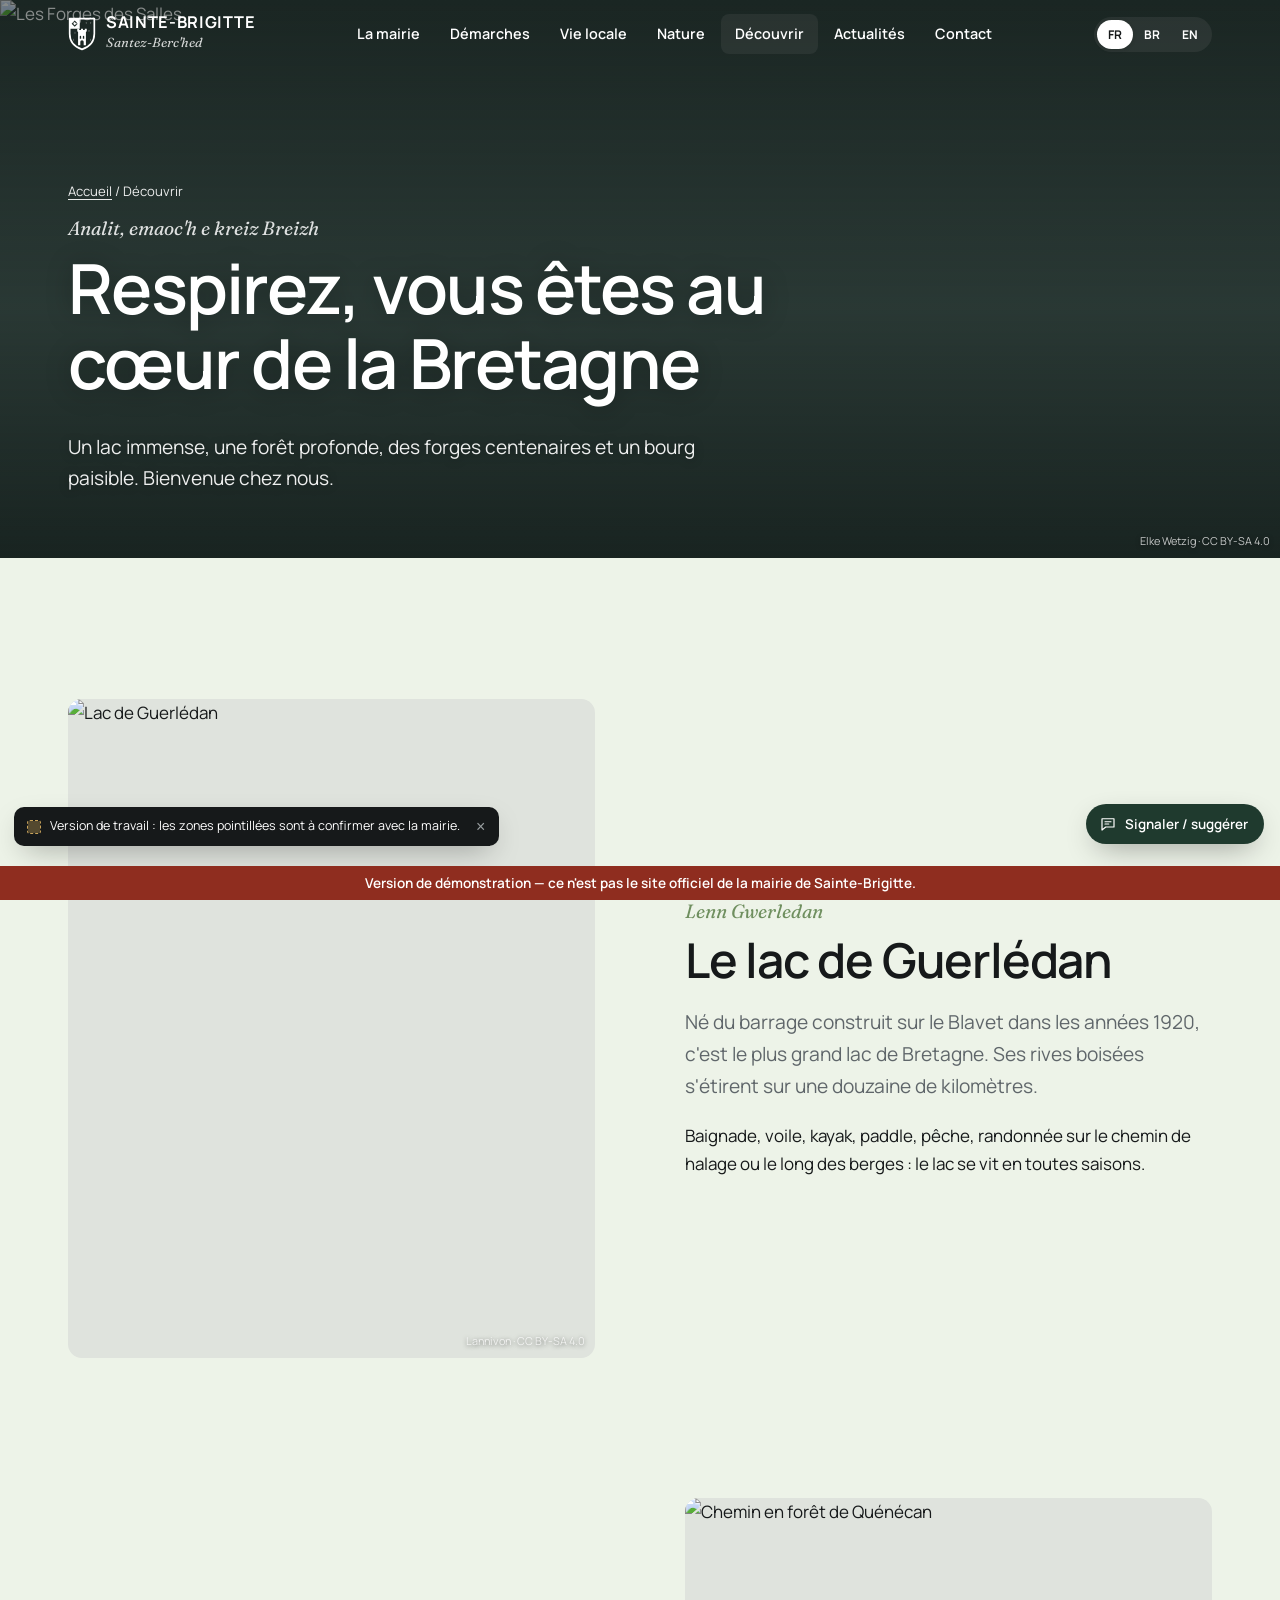
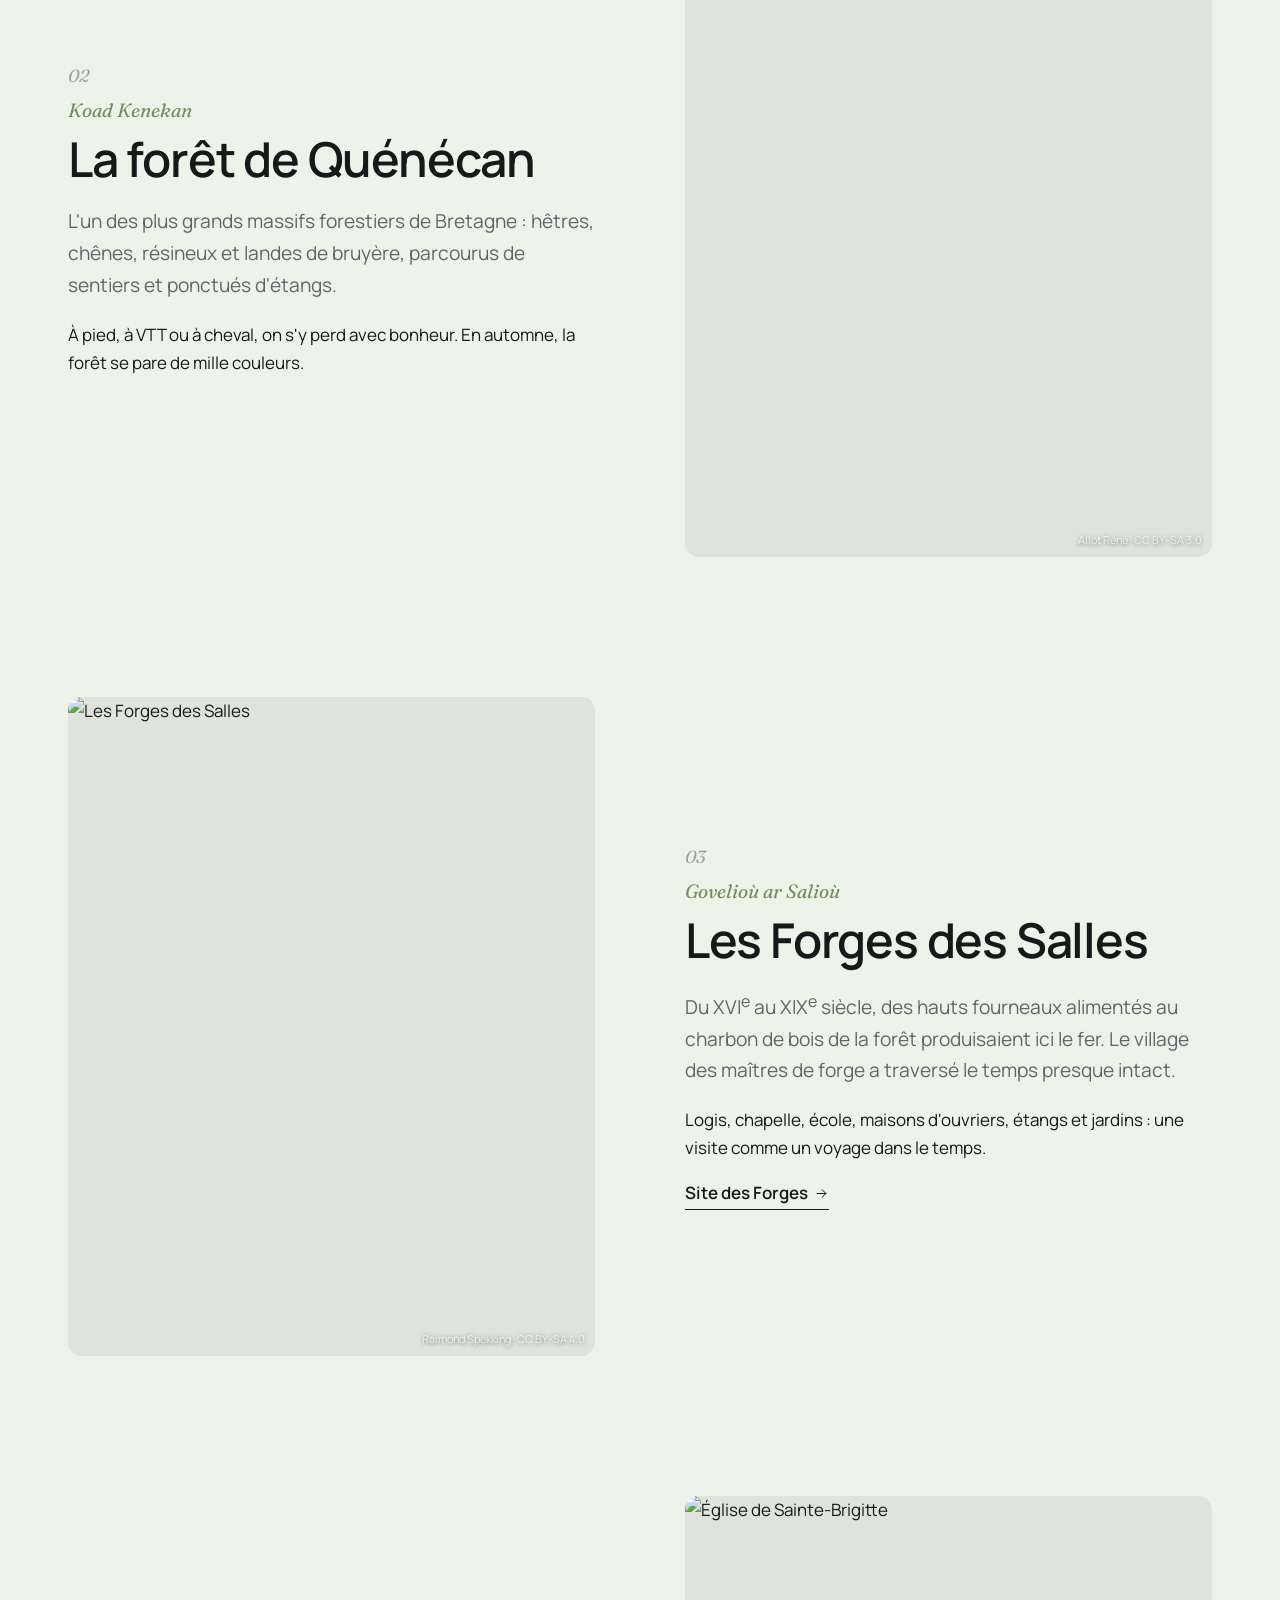
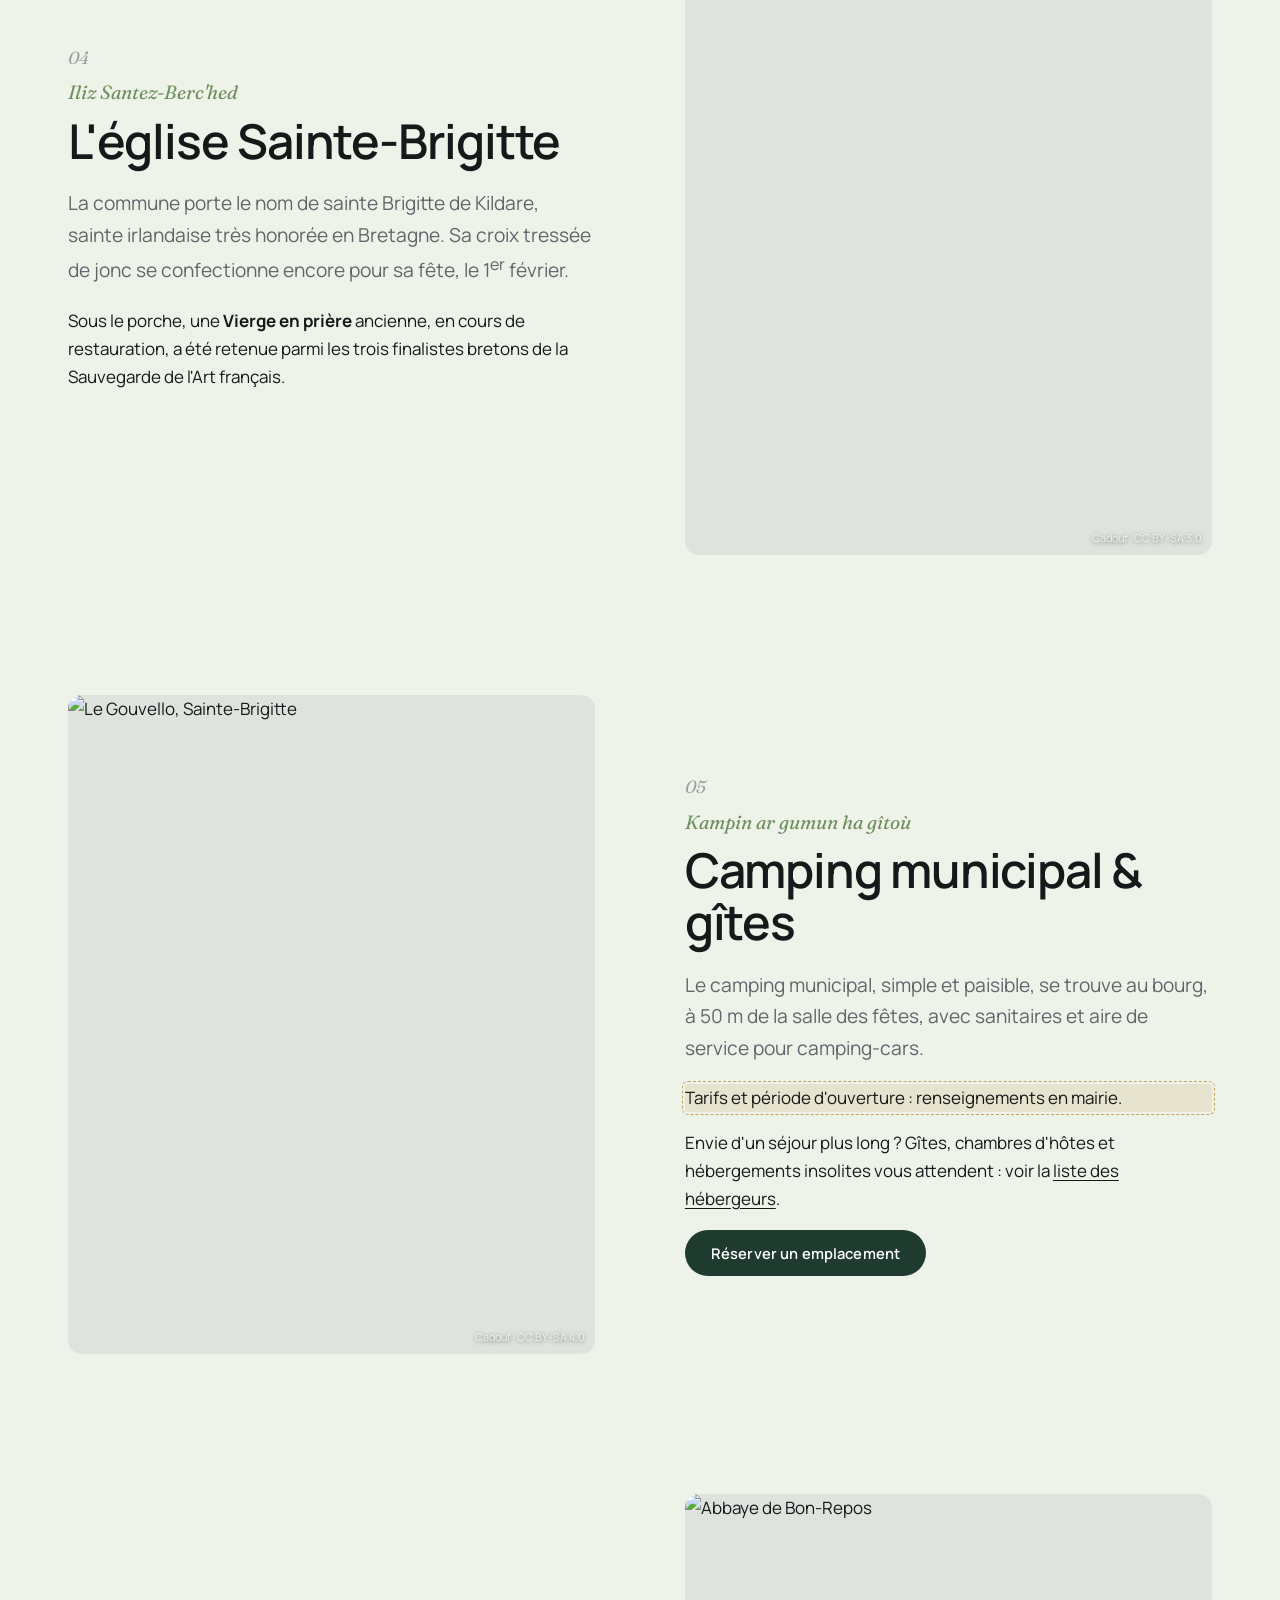
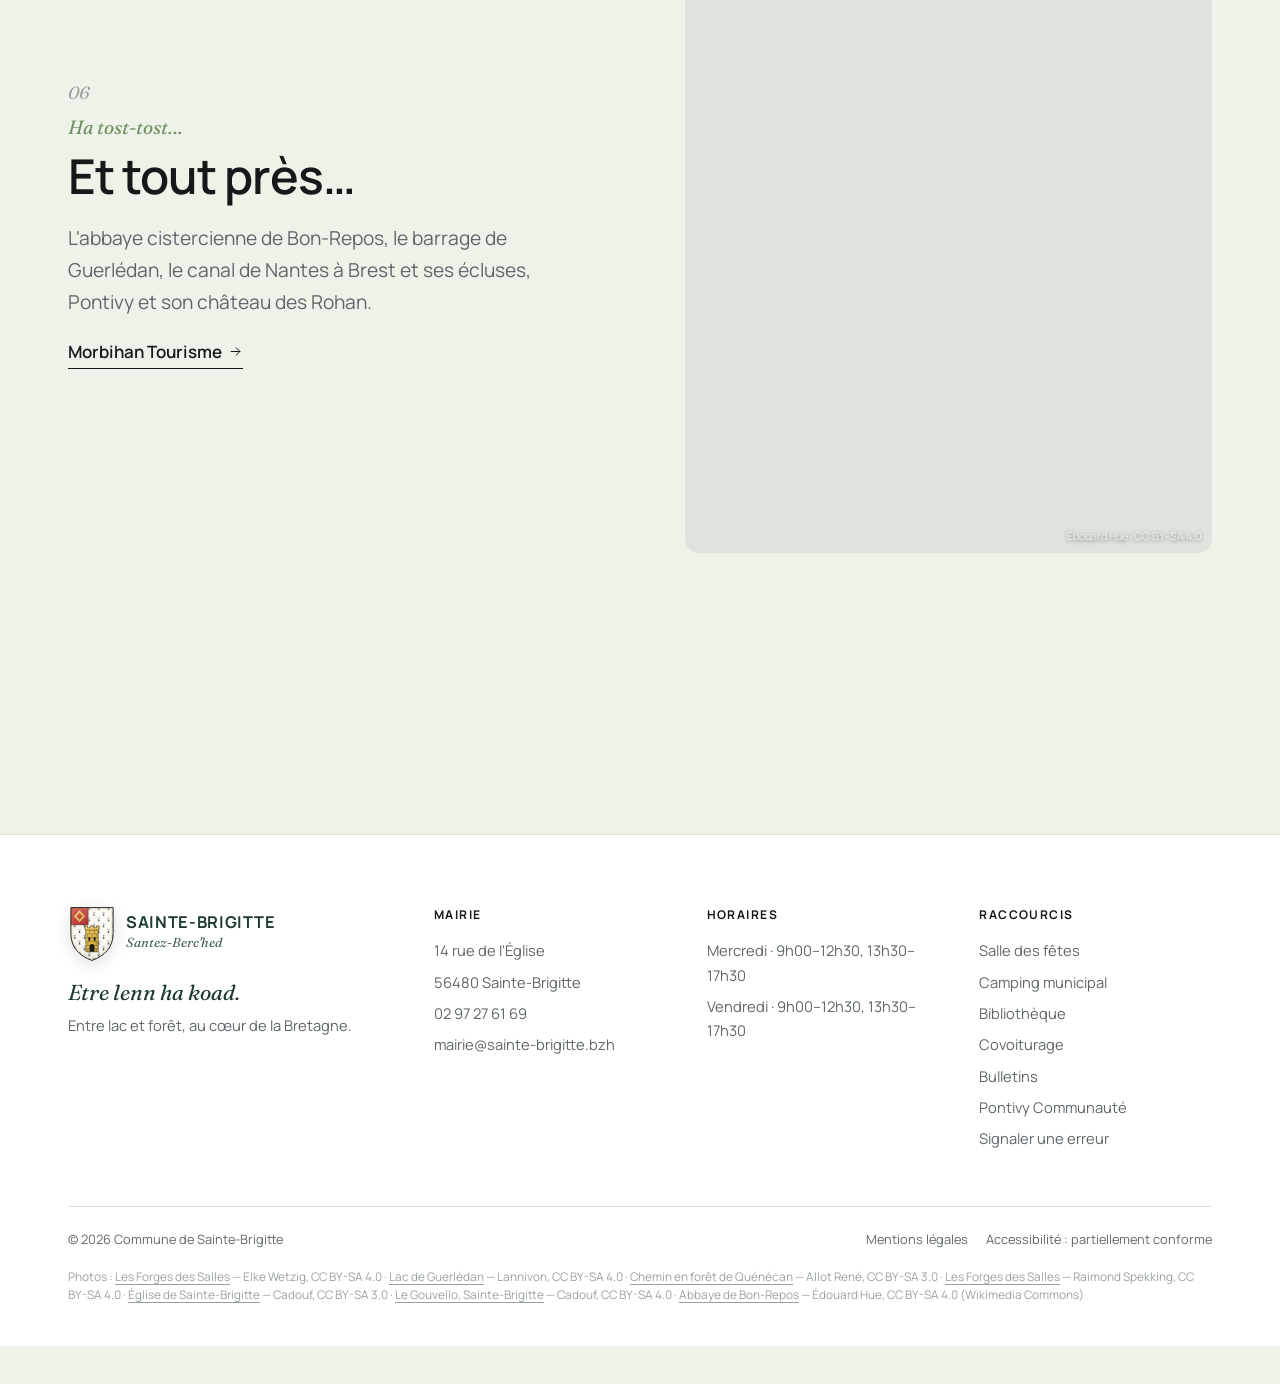
==== commit fc794efa: "Accueil : l'église du bourg en couverture, les Forges en tête de Découvrir Co-Authored-By: Claude Op" ====
--- a/decouvrir.html
+++ b/decouvrir.html
@@ -18,7 +18,7 @@
 
 <main id="contenu">
   <header class="tete-page">
-    <div class="photo-fond" data-rendu="photo" data-photo="keryhuel" data-largeur="1920" data-prioritaire></div>
+    <div class="photo-fond" data-rendu="photo" data-photo="forges6" data-largeur="1920" data-prioritaire></div>
     <div class="tete-page__contenu conteneur apparait">
       <p class="fil"><a href="index.html" data-br="Degemer">Accueil</a> / <span data-br="Dizoleiñ">Découvrir</span></p>
       <h1 data-br="Analit, emaoc'h e kreiz Breizh">Respirez, vous êtes au cœur de la Bretagne</h1>
--- a/assets/css/style.css
+++ b/assets/css/style.css
@@ -571,3 +571,23 @@
 .bandeau-demo { position: fixed; z-index: 9999; left: 0; right: 0; bottom: 0; padding: 8px 16px; background: #8f2d1f; color: #fff; font: 600 .85rem/1.35 Manrope, system-ui, sans-serif; text-align: center; }
 .demo body { padding-bottom: 38px; }
 .demo .bandeau-relecture, .demo .ticket-bouton { transform: translateY(-40px); }
+
+/* Bibliothèque */
+.livres { display: grid; grid-template-columns: repeat(auto-fill, minmax(230px, 1fr)); gap: 20px; }
+.livre { display: grid; grid-template-columns: 104px 1fr; gap: 14px; align-items: start; background: var(--blanc); border: 1px solid var(--trait); border-radius: 18px; padding: 14px; }
+.livre__couv { position: relative; aspect-ratio: 2 / 3; border-radius: 4px 10px 10px 4px; padding: 10px 9px 10px 14px; color: #fff; display: flex; flex-direction: column; gap: 6px;
+  background: linear-gradient(90deg, rgba(0, 0, 0, .28) 0 6px, rgba(255, 255, 255, .12) 6px 8px, transparent 8px), var(--c); box-shadow: 0 10px 20px -12px rgba(0, 0, 0, .55); transition: transform .35s; }
+.livre:hover .livre__couv { transform: rotate(-2deg) translateY(-3px); }
+.livre__genre { font-size: .55rem; font-weight: 700; letter-spacing: .08em; text-transform: uppercase; opacity: .8; }
+.livre__couv b { font-family: var(--serif, Georgia, serif); font-style: italic; font-weight: 500; font-size: .92rem; line-height: 1.18; }
+.livre__couv i { margin-top: auto; font-style: normal; font-size: .66rem; opacity: .9; }
+.livre__nouveau { position: absolute; top: -8px; right: -8px; background: #f2c230; color: #2a2200; font-size: .6rem; font-weight: 800; padding: 3px 7px; border-radius: 999px; text-transform: uppercase; transform: rotate(8deg); }
+.livre__statut { display: flex; align-items: center; gap: 7px; font-weight: 700; font-size: .86rem; margin: 2px 0 6px; }
+.livre__statut span { width: 9px; height: 9px; border-radius: 50%; flex: none; }
+.livre__statut--ok { color: #2f7d4e; } .livre__statut--ok span { background: #2f7d4e; }
+.livre__statut--non { color: #a8432b; } .livre__statut--non span { background: #a8432b; }
+.livre__statut--res { color: #b07a12; } .livre__statut--res span { background: #d9a81e; }
+.livre__meta { margin: 0 0 6px; }
+.livre__note { font-size: .86rem; color: var(--gris); margin: 0 0 8px; }
+.livre .lien-fleche { font-size: .88rem; }
+.livre__reserver { background: none; border: 0; border-bottom: 1px solid currentColor; padding: 0 0 2px; font: inherit; font-weight: 600; color: var(--vert); cursor: pointer; }
